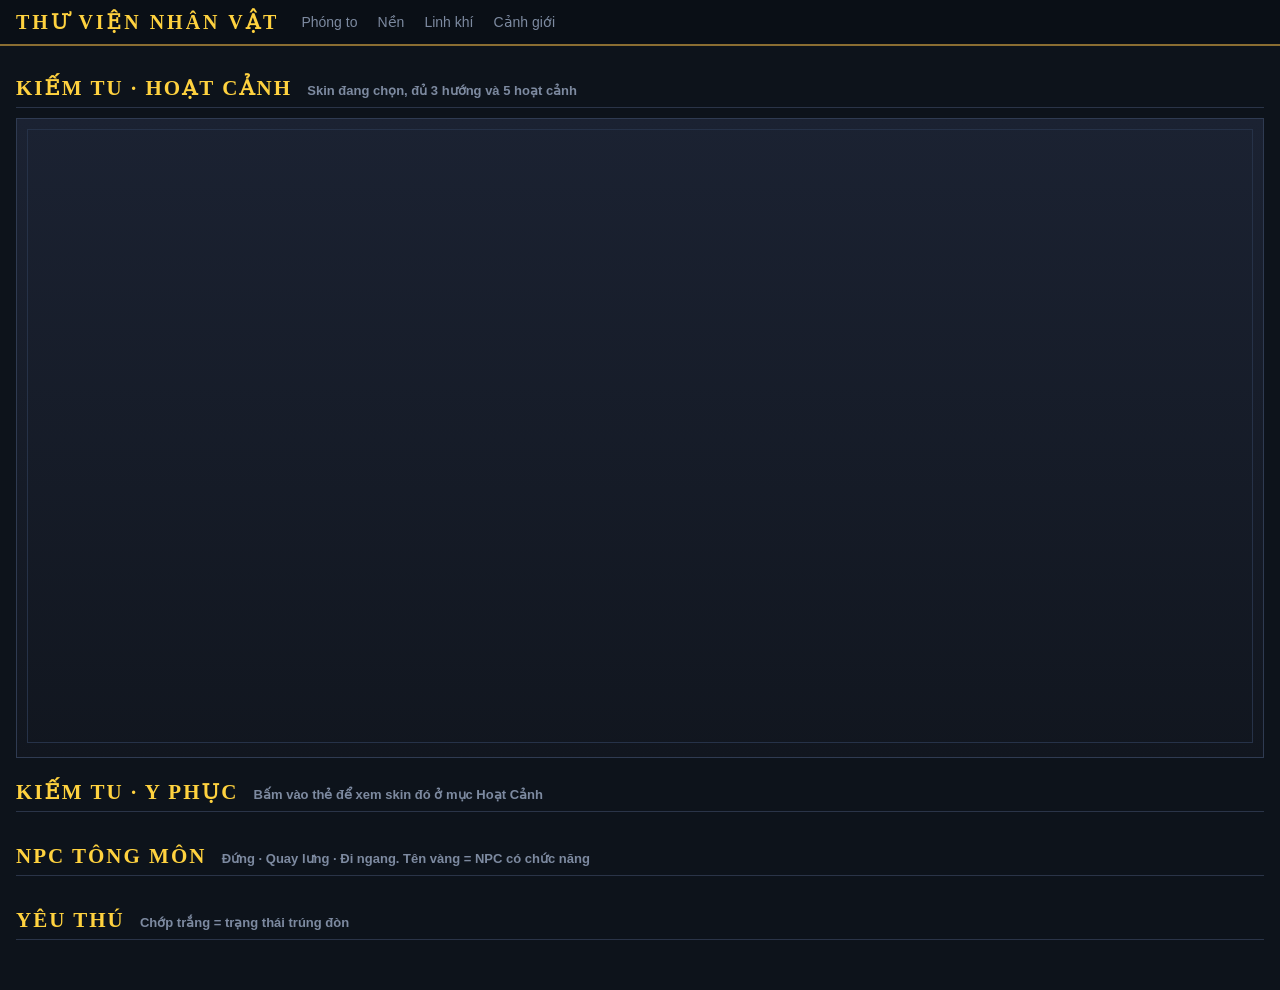
==== src/tutien/gallery.html @ 45379fa6 "Create gallery.html" ====
<!DOCTYPE html>
<html lang="vi">
<head>
  <meta charset="UTF-8">
  <meta name="viewport" content="width=device-width, initial-scale=1.0">
  <title>Thư Viện Nhân Vật — Ngự Kiếm Độ Kiếp</title>
  <style>
    * { box-sizing: border-box; }
    body { margin: 0; background: #0d131b; color: #d6dde8; font-family: "Segoe UI", sans-serif; font-size: 14px; }
    header { position: sticky; top: 0; z-index: 2; display: flex; flex-wrap: wrap; gap: 8px; align-items: center;
      padding: 10px 16px; background: #0a0f16; border-bottom: 2px solid #8a6d32; }
    header h1 { margin: 0 14px 0 0; font-family: serif; font-size: 20px; letter-spacing: 3px; color: #ffd23f; }
    .grp { display: flex; gap: 4px; align-items: center; margin-right: 10px; }
    .grp span { color: #7d8aa0; margin-right: 2px; }
    button { background: #1a2436; color: #d6dde8; border: 1px solid #3a4862; padding: 4px 10px; cursor: pointer; font-family: inherit; }
    button.on { color: #ffd23f; border-color: #8a6d32; background: #222d42; }
    main { padding: 8px 16px 40px; }
    h2 { font-family: serif; color: #ffd23f; letter-spacing: 2px; border-bottom: 1px solid #2a3448; padding-bottom: 6px; margin: 22px 0 10px; }
    h2 small { font-family: "Segoe UI", sans-serif; color: #7d8aa0; letter-spacing: 0; font-size: 13px; margin-left: 8px; }
    .cards { display: grid; grid-template-columns: repeat(auto-fill, minmax(330px, 1fr)); gap: 12px; }
    .card { background: linear-gradient(#1b2232, #11161f); border: 1px solid #2f3b52; padding: 10px; }
    .card.wide { grid-column: 1 / -1; }
    .card canvas { display: block; width: 100%; height: auto; border: 1px solid #263248; image-rendering: auto; }
    .name { font-family: serif; font-size: 16px; font-weight: bold; margin: 8px 0 2px; letter-spacing: 1px; }
    .meta { color: #e0c27a; font-size: 12px; margin-bottom: 4px; }
    .desc { color: #a8b4c8; font-size: 13px; line-height: 1.5; }
    .tags { font-size: 12px; color: #7d8aa0; margin-top: 4px; }
    .labels { display: flex; justify-content: space-around; font-size: 12px; color: #7d8aa0; margin-top: 4px; }
  </style>
</head>
<body>
  <header>
    <h1>THƯ VIỆN NHÂN VẬT</h1>
    <div class="grp" id="g-zoom"><span>Phóng to</span></div>
    <div class="grp" id="g-bg"><span>Nền</span></div>
    <div class="grp" id="g-elem"><span>Linh khí</span></div>
    <div class="grp" id="g-realm"><span>Cảnh giới</span></div>
  </header>
  <main>
    <h2>KIẾM TU · HOẠT CẢNH <small>Skin đang chọn, đủ 3 hướng và 5 hoạt cảnh</small></h2>
    <div class="cards"><div class="card wide"><canvas id="anims"></canvas><div class="labels" id="anim-labels"></div></div></div>

    <h2>KIẾM TU · Y PHỤC <small>Bấm vào thẻ để xem skin đó ở mục Hoạt Cảnh</small></h2>
    <div class="cards" id="skins"></div>

    <h2>NPC TÔNG MÔN <small>Đứng · Quay lưng · Đi ngang. Tên vàng = NPC có chức năng</small></h2>
    <div class="cards" id="npcs"></div>

    <h2>YÊU THÚ <small>Chớp trắng = trạng thái trúng đòn</small></h2>
    <div class="cards" id="enemies"></div>
  </main>

  <script src="js/util.js"></script>
  <script src="js/data.js"></script>
  <script src="js/art.js"></script>
  <script src="js/character.js"></script>
  <script src="js/environment.js"></script>
  <script src="js/monsters.js"></script>
  <script>
  (function () {
    'use strict';
    const D = TT.DATA, U = TT.util, PPM = D.world.pixelsPerMeter;
    const opt = { zoom: 2, bg: 'tongmon', color: D.elements.colors.Kim, realm: 0, skin: D.skins[0].id };

    // ---------------------------------------------------------- thanh điều khiển
    function buttons(id, items, key, onChange) {
      const g = document.getElementById(id);
      items.forEach(([label, value]) => {
        const b = document.createElement('button');
        b.textContent = label;
        b.onclick = () => { opt[key] = value; [...g.querySelectorAll('button')].forEach(x => x.classList.toggle('on', x === b)); if (onChange) onChange(); };
        if (opt[key] === value) b.classList.add('on');
        g.appendChild(b);
      });
    }
    buttons('g-zoom', [['1x', 1], ['2x', 2], ['3x', 3]], 'zoom', layout);
    buttons('g-bg', [['Tông Môn', 'tongmon'], ['Linh Mộc', 'linhmoc'], ['Hỏa Diệm', 'hoadiem'], ['Huyền Băng', 'huyenbang'], ['Tối', 'dark']], 'bg');
    buttons('g-elem', D.elements.order.map(e => [D.elements.names[e], D.elements.colors[e]]), 'color');
    buttons('g-realm', D.realms.map((r, i) => [r.name, i]), 'realm');

    // ---------------------------------------------------------- nền
    const bgCache = {};
    function background(ctx, w, h) {
      if (opt.bg === 'dark') { ctx.fillStyle = '#121a24'; ctx.fillRect(0, 0, w, h); return; }
      if (!bgCache[opt.bg]) {
        bgCache[opt.bg] = opt.bg === 'tongmon'
          ? TT.Env.makeSectGround(640, { paths: [[0, 300, 640, 300, 140]] }, 3).canvas
          : TT.Env.makeBiomeGround(640, opt.bg, 3).canvas;
      }
      const img = bgCache[opt.bg];
      ctx.drawImage(img, 0, 100, Math.min(640, w), Math.min(540, h), 0, 0, Math.min(640, w), Math.min(540, h));
      if (w > 640) ctx.drawImage(img, 0, 100, w - 640, Math.min(540, h), 640, 0, w - 640, Math.min(540, h));
    }

    // ---------------------------------------------------------- dữ liệu thẻ
    const ANIM_CASES = [
      ['Đứng', Math.PI / 2, {}], ['Đi xuống', Math.PI / 2, { moving: true, mvy: 1 }],
      ['Đi lên', -Math.PI / 2, { moving: true, mvy: -1 }], ['Đi ngang', 0, { moving: true, mvx: 1 }],
      ['Lướt', 0, { dash: true, dashAngle: 0, mvx: 1 }], ['Phóng kiếm', Math.PI / 2, { castLoop: true }],
      ['Bị đánh', Math.PI / 2, { hurt: true }]
    ];
    const SKIN_POSES = [['Trước', Math.PI / 2, {}], ['Sau', -Math.PI / 2, {}], ['Ngang', 0, { moving: true, mvx: 1 }]];
    const AI_NAME = { melee: 'Cận chiến', ranged: 'Đánh xa', boss: 'Vương Bí Cảnh' };

    const cards = []; // {canvas, draw(ctx, t)}

    function makeCard(container, html, w, h, drawFn, onClick) {
      const div = document.createElement('div');
      div.className = 'card';
      const cv = document.createElement('canvas');
      div.appendChild(cv);
      div.insertAdjacentHTML('beforeend', html);
      if (onClick) { div.style.cursor = 'pointer'; div.onclick = onClick; }
      container.appendChild(div);
      cards.push({ cv, w, h, draw: drawFn });
      return div;
    }

    // Hoạt cảnh
    const animCv = document.getElementById('anims');
    document.getElementById('anim-labels').innerHTML = ANIM_CASES.map(c => `<span>${c[0]}</span>`).join('');
    cards.push({ cv: animCv, w: ANIM_CASES.length * 90, h: 120, draw: (ctx, t) => {
      ANIM_CASES.forEach(([, aim, st], i) => {
        const s = Object.assign({ color: opt.color, realm: opt.realm, skin: opt.skin }, st);
        if (st.castLoop) s.cast = 1 - (t % 0.7) / 0.25;
        TT.Character.draw(ctx, 45 + i * 90, 84, aim, t, s);
      });
    } });

    // Y phục
    const skinWrap = document.getElementById('skins');
    D.skins.forEach(sk => {
      const req = sk.realm ? ` · Cần ${D.realms[sk.realm].name}` : '';
      makeCard(skinWrap,
        `<div class="name">${U.esc(sk.name)}</div><div class="meta">${sk.price ? '◆ ' + U.fmt(sk.price) + ' Linh Thạch' : 'Miễn phí'}${req}</div><div class="desc">${U.esc(sk.desc)}</div>`,
        3 * 80, 110,
        (ctx, t) => SKIN_POSES.forEach(([, aim, st], i) =>
          TT.Character.draw(ctx, 40 + i * 80, 76, aim, t, Object.assign({ color: opt.color, realm: opt.realm, skin: sk.id }, st))),
        () => { opt.skin = sk.id; window.scrollTo({ top: 0, behavior: 'smooth' }); });
    });

    // NPC
    const npcWrap = document.getElementById('npcs');
    D.npcs.forEach((n, idx) => {
      const acts = (n.actions || []).map(a => a[0]).join(', ');
      makeCard(npcWrap,
        `<div class="name" style="color:${n.actions ? '#ffd23f' : '#cfe6f0'}">${U.esc(n.title)} · ${U.esc(n.name)}</div>
         <div class="meta">${acts ? 'Chức năng: ' + U.esc(acts) : (n.path ? 'Đi tuần quanh Tông Môn' : '')}</div>
         <div class="desc">“${U.esc(n.lines[0])}”</div>`,
        3 * 80, 110,
        (ctx, t) => SKIN_POSES.forEach(([, aim, st], i) =>
          TT.Character.draw(ctx, 40 + i * 80, 76, aim, t + idx, Object.assign({ skin: n.look, spirit: !!n.aura,
            color: n.aura ? n.aura.color : undefined, realm: n.aura ? n.aura.realm * 0.4 : 0 }, st))));
    });

    function biomesOf(type) {
      const names = Object.keys(D.biomes).filter(id => D.biomes[id].spawnWeights[type] || D.biomes[id].boss === type).map(id => D.biomes[id].name);
      return names.length ? names.join(', ') : '—';
    }

    // Yêu thú
    const enemyWrap = document.getElementById('enemies');
    Object.keys(D.enemies).forEach((type, idx) => {
      const def = D.enemies[type];
      const big = def.boss;
      const r = def.radiusM * PPM, box = TT.Monsters.TYPES[type].box;
      const w = Math.max(big ? 220 : 150, Math.ceil(box[0] * r) + 24), h = Math.max(90, Math.ceil(box[1] * r) + 18);
      const e = { type, def, x: w / 2, y: h - 8 - r * 0.75, vx: 1, hp: 1, maxHp: 1, hitFlash: 0, seed: idx * 3.1 };
      const card = makeCard(enemyWrap,
        `<div class="name" style="color:${def.eye}">${U.esc(def.name)}</div>
         <div class="meta">${AI_NAME[def.ai]} · HP ${def.hp} · Công ${def.atk} · Thủ ${def.def} · Tốc ${def.speedMps} m/s</div>
         <div class="desc">${U.esc(def.desc || '')}</div>
         <div class="tags">Xuất hiện: ${biomesOf(type)}${def.projSlow ? ' · Đạn làm chậm' : ''}${def.chargeEvery ? ' · Lao húc' : ''}${def.ringCount ? ' · Xả ' + def.ringCount + ' đạn vòng' : ''}</div>
         <div class="tags">Tu vi ${def.tuvi} · Linh Thạch ${def.linhThach} (nhân theo cảnh giới)</div>`,
        w, h, (ctx, t) => {
          e.vx = Math.sin(t * 0.5 + idx) >= 0 ? 1 : -1;
          e.hitFlash = (t + idx * 0.37) % 2.2 < 0.1 ? 1 : 0;
          TT.Art.drawEnemy(ctx, e, t, PPM);
        });
      if (big) card.classList.add('wide');
    });

    // ---------------------------------------------------------- vẽ
    function layout() {
      for (const c of cards) { c.cv.width = c.w * opt.zoom; c.cv.height = c.h * opt.zoom; }
    }
    layout();
    const t0 = performance.now();
    function frame() {
      const t = (performance.now() - t0) / 1000;
      for (const c of cards) {
        const ctx = c.cv.getContext('2d');
        ctx.setTransform(1, 0, 0, 1, 0, 0);
        background(ctx, c.cv.width, c.cv.height);
        ctx.setTransform(opt.zoom, 0, 0, opt.zoom, 0, 0);
        c.draw(ctx, t);
      }
      requestAnimationFrame(frame);
    }
    frame();
  })();
  </script>
</body>
</html>
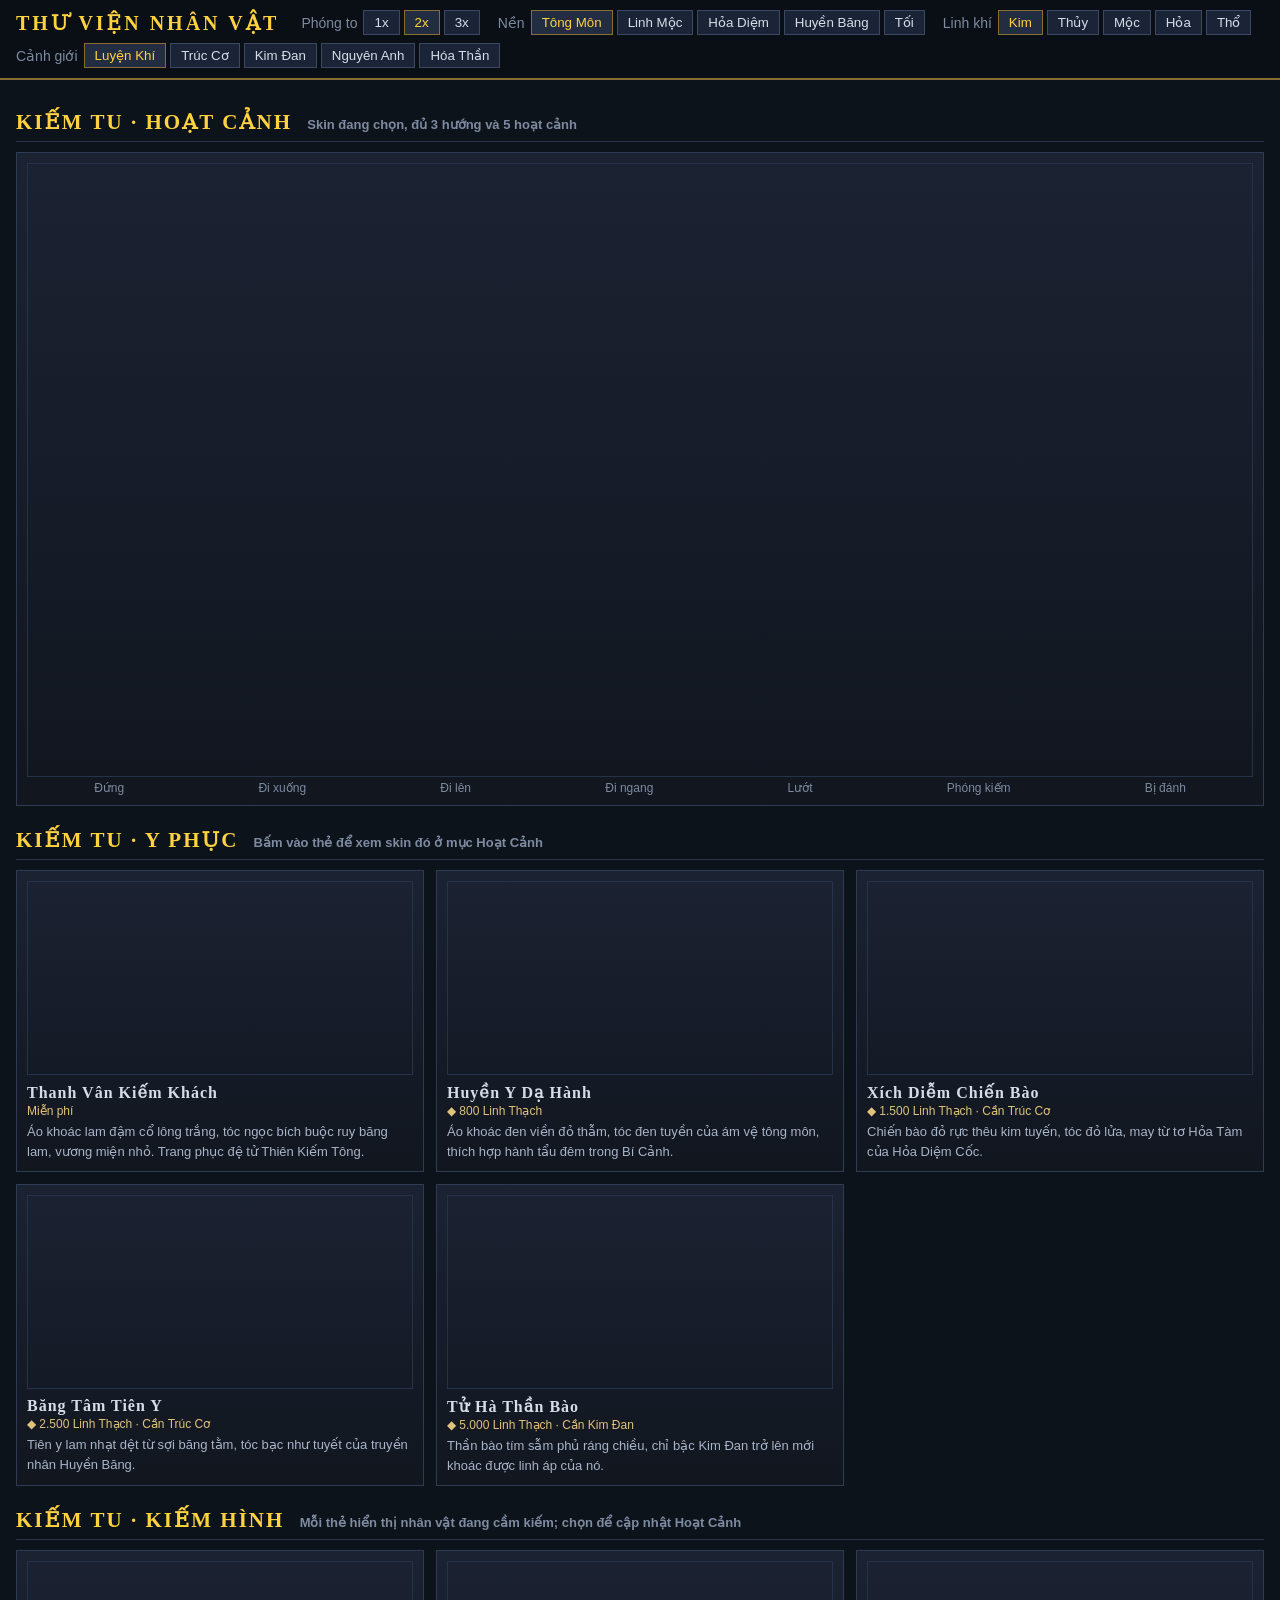
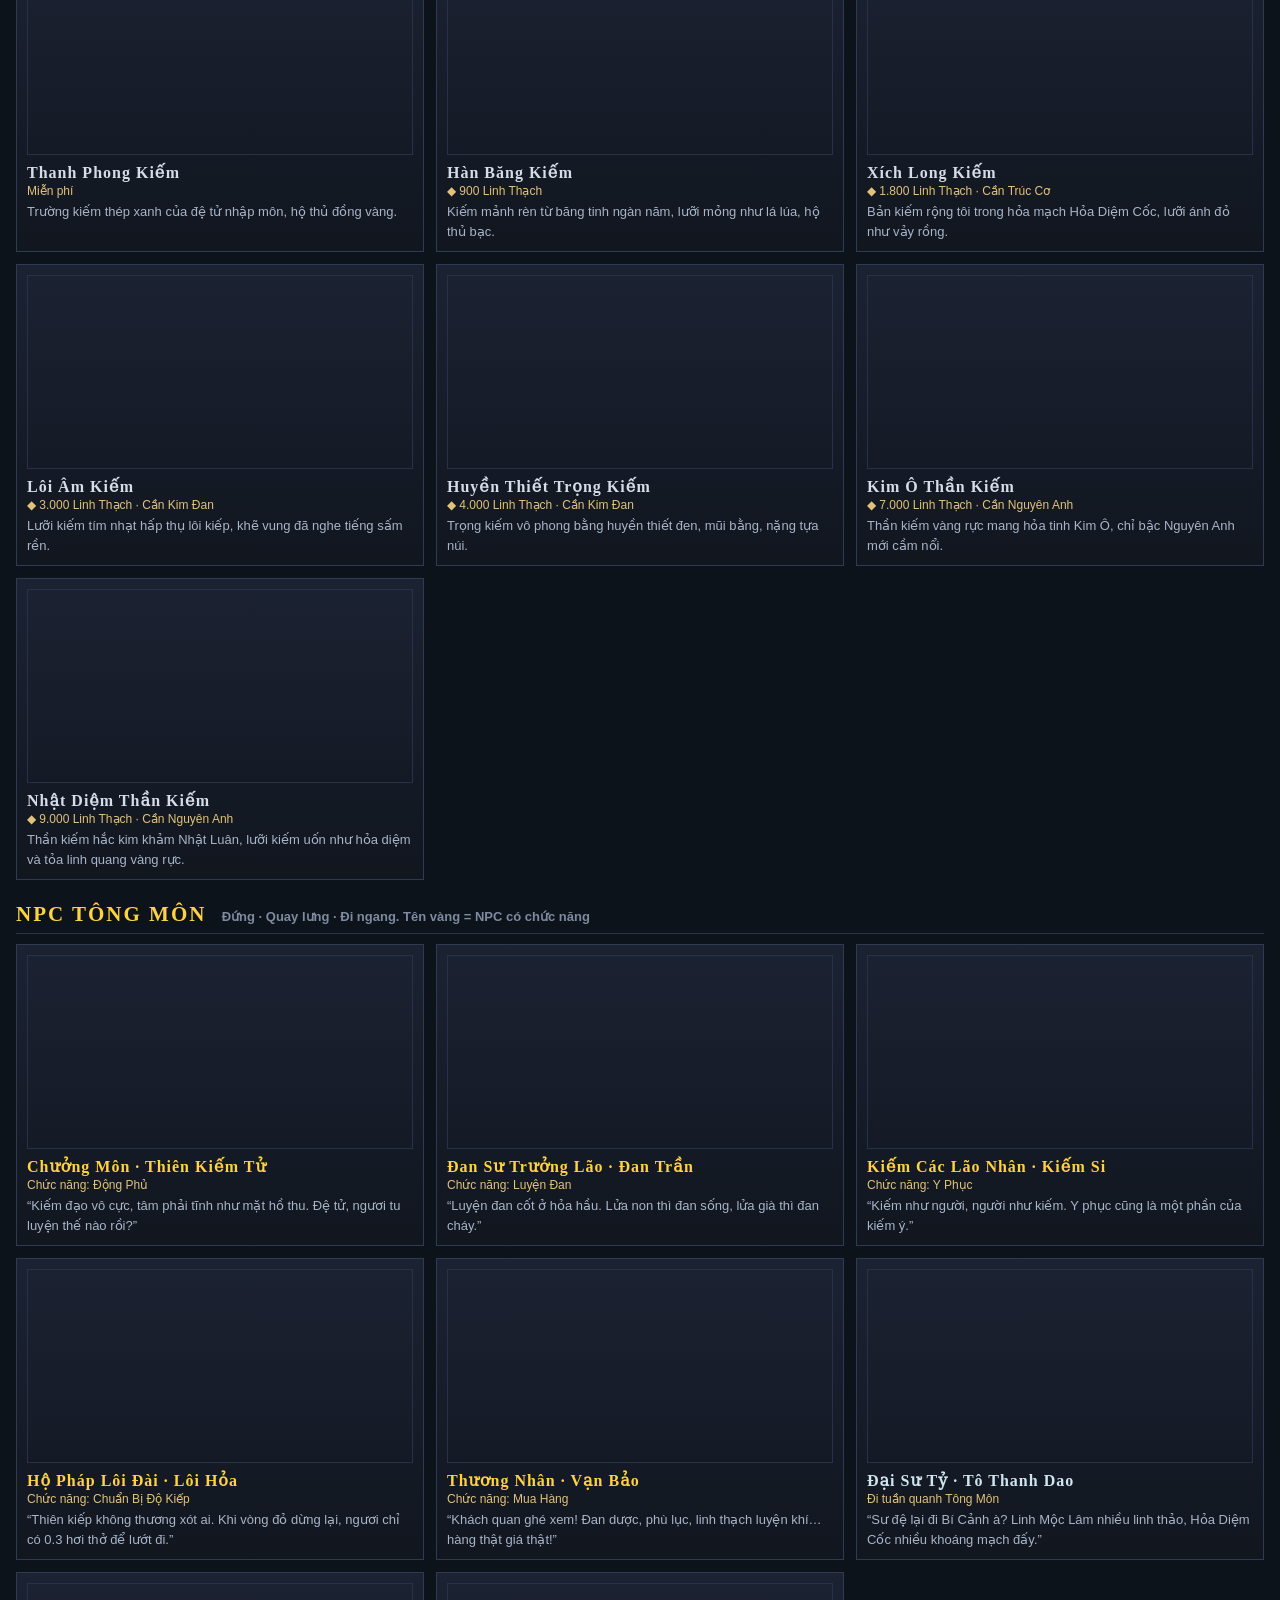
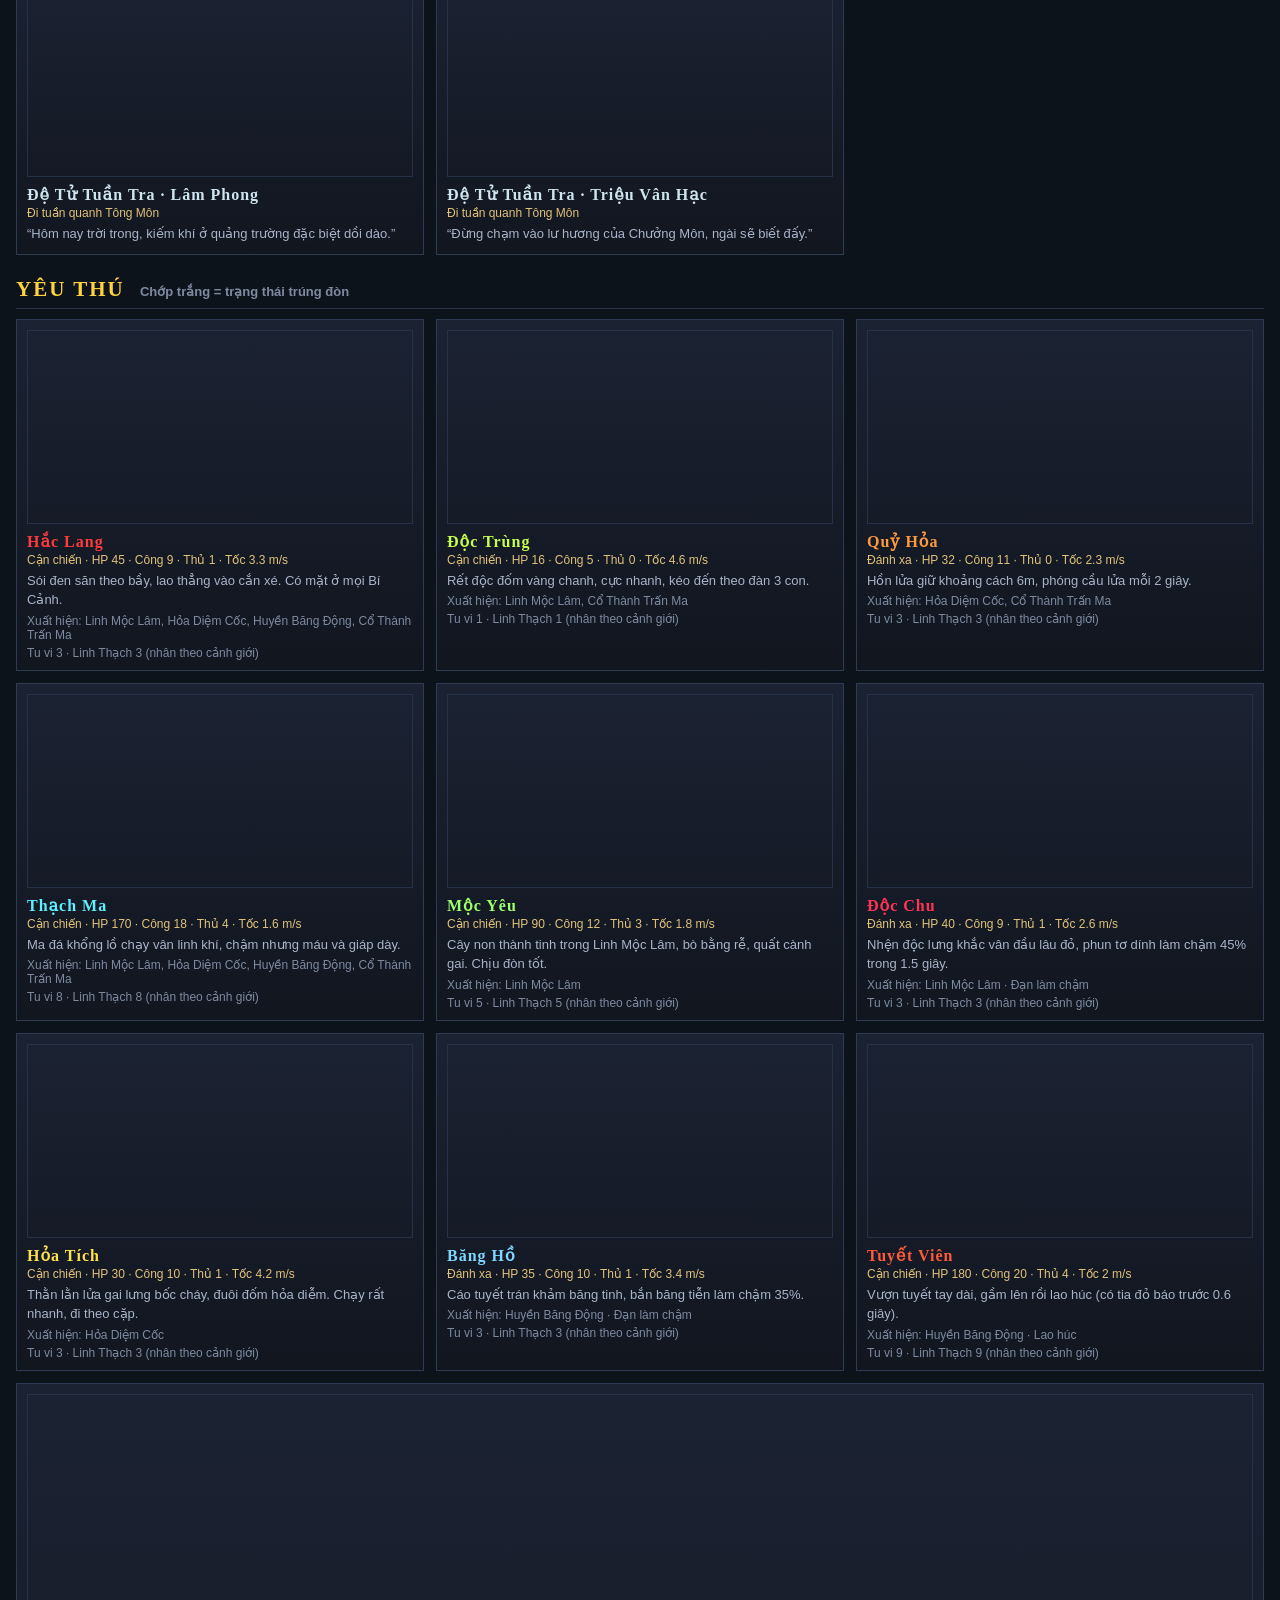
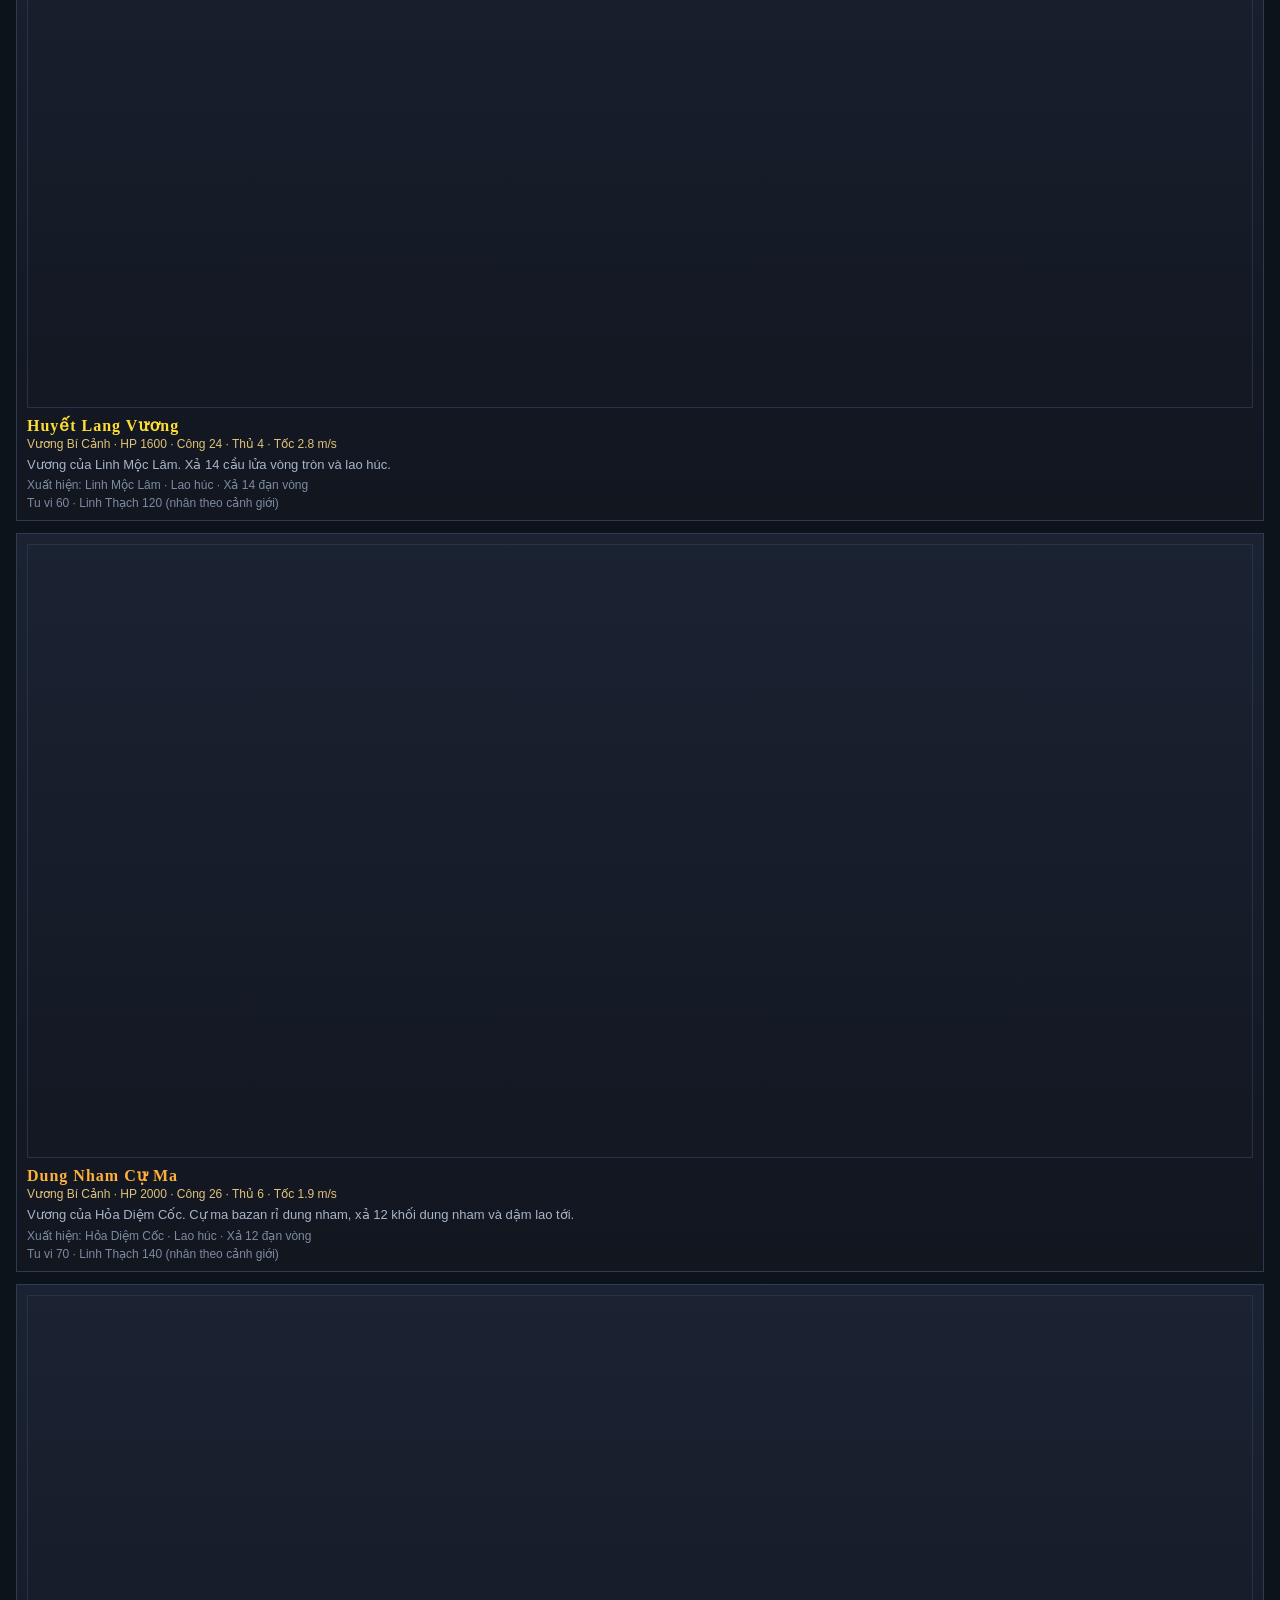
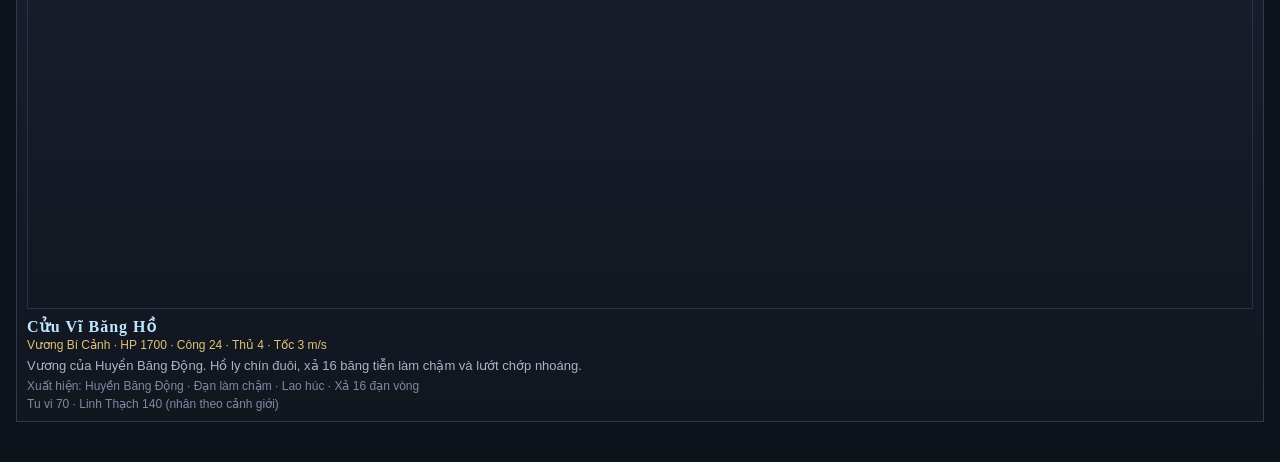
==== commit ecd923df: "a" ====
--- a/src/tutien/gallery.html
+++ b/src/tutien/gallery.html
@@ -43,6 +43,9 @@
     <h2>KIẾM TU · Y PHỤC <small>Bấm vào thẻ để xem skin đó ở mục Hoạt Cảnh</small></h2>
     <div class="cards" id="skins"></div>
 
+    <h2>KIẾM TU · KIẾM HÌNH <small>Mỗi thẻ hiển thị nhân vật đang cầm kiếm; chọn để cập nhật Hoạt Cảnh</small></h2>
+    <div class="cards" id="sword-skins"></div>
+
     <h2>NPC TÔNG MÔN <small>Đứng · Quay lưng · Đi ngang. Tên vàng = NPC có chức năng</small></h2>
     <div class="cards" id="npcs"></div>
 
@@ -60,7 +63,7 @@
   (function () {
     'use strict';
     const D = TT.DATA, U = TT.util, PPM = D.world.pixelsPerMeter;
-    const opt = { zoom: 2, bg: 'tongmon', color: D.elements.colors.Kim, realm: 0, skin: D.skins[0].id };
+    const opt = { zoom: 2, bg: 'tongmon', color: D.elements.colors.Kim, realm: 0, skin: D.skins[0].id, sword: D.swordSkins[0].id };
 
     // ---------------------------------------------------------- thanh điều khiển
     function buttons(id, items, key, onChange) {
@@ -121,7 +124,7 @@
     document.getElementById('anim-labels').innerHTML = ANIM_CASES.map(c => `<span>${c[0]}</span>`).join('');
     cards.push({ cv: animCv, w: ANIM_CASES.length * 90, h: 120, draw: (ctx, t) => {
       ANIM_CASES.forEach(([, aim, st], i) => {
-        const s = Object.assign({ color: opt.color, realm: opt.realm, skin: opt.skin }, st);
+        const s = Object.assign({ color: opt.color, realm: opt.realm, skin: opt.skin, sword: opt.sword }, st);
         if (st.castLoop) s.cast = 1 - (t % 0.7) / 0.25;
         TT.Character.draw(ctx, 45 + i * 90, 84, aim, t, s);
       });
@@ -135,8 +138,30 @@
         `<div class="name">${U.esc(sk.name)}</div><div class="meta">${sk.price ? '◆ ' + U.fmt(sk.price) + ' Linh Thạch' : 'Miễn phí'}${req}</div><div class="desc">${U.esc(sk.desc)}</div>`,
         3 * 80, 110,
         (ctx, t) => SKIN_POSES.forEach(([, aim, st], i) =>
-          TT.Character.draw(ctx, 40 + i * 80, 76, aim, t, Object.assign({ color: opt.color, realm: opt.realm, skin: sk.id }, st))),
+          TT.Character.draw(ctx, 40 + i * 80, 76, aim, t, Object.assign({ color: opt.color, realm: opt.realm, skin: sk.id, sword: opt.sword }, st))),
         () => { opt.skin = sk.id; window.scrollTo({ top: 0, behavior: 'smooth' }); });
+    });
+
+    // Kiếm hình
+    const swordWrap = document.getElementById('sword-skins');
+    D.swordSkins.forEach(sk => {
+      const req = sk.realm ? ` · Cần ${D.realms[sk.realm].name}` : '';
+      makeCard(swordWrap,
+        `<div class="name">${U.esc(sk.name)}</div><div class="meta">${sk.price ? '◆ ' + U.fmt(sk.price) + ' Linh Thạch' : 'Miễn phí'}${req}</div><div class="desc">${U.esc(sk.desc)}</div>`,
+        360, 190,
+        (ctx, t) => {
+          ctx.fillStyle = '#7d8aa0'; ctx.font = '9px "Segoe UI", sans-serif';
+          ctx.textAlign = 'center'; ctx.fillText('NHÂN VẬT ĐANG CẦM', 112, 16);
+          ctx.fillText('CHI TIẾT KIẾM', 286, 16);
+          SKIN_POSES.forEach(([, aim, st], i) => {
+            TT.Character.draw(ctx, 42 + i * 70, 134, aim, t, Object.assign({ color: opt.color, realm: opt.realm, skin: opt.skin, sword: sk.id }, st));
+          });
+          ctx.save(); ctx.globalCompositeOperation = 'lighter';
+          TT.Art.glow(ctx, 286, 101, 28, sk.pal.gem || sk.pal.gold || opt.color, 0.3);
+          ctx.restore();
+          TT.Art.drawSword(ctx, 286, 101, -Math.PI / 2, 64, opt.color, 1, sk);
+        },
+        () => { opt.sword = sk.id; window.scrollTo({ top: 0, behavior: 'smooth' }); });
     });
 
     // NPC
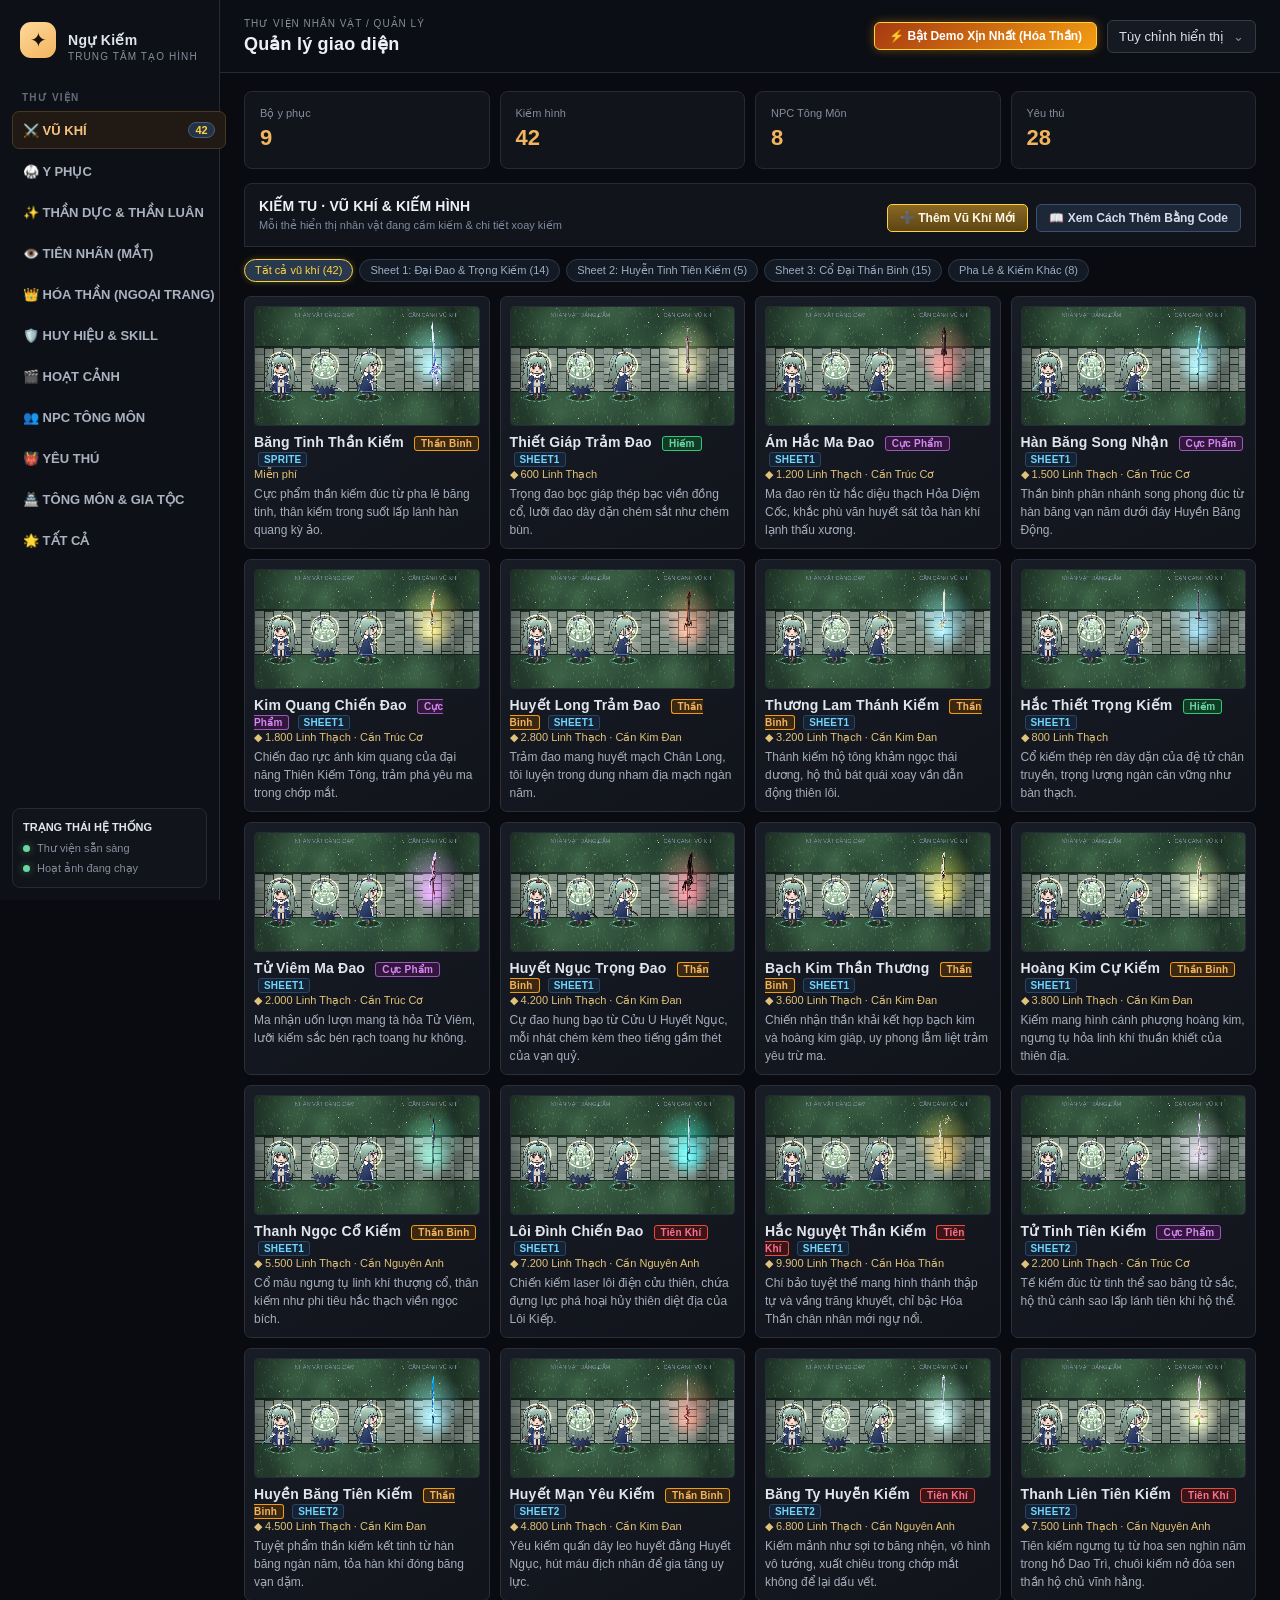
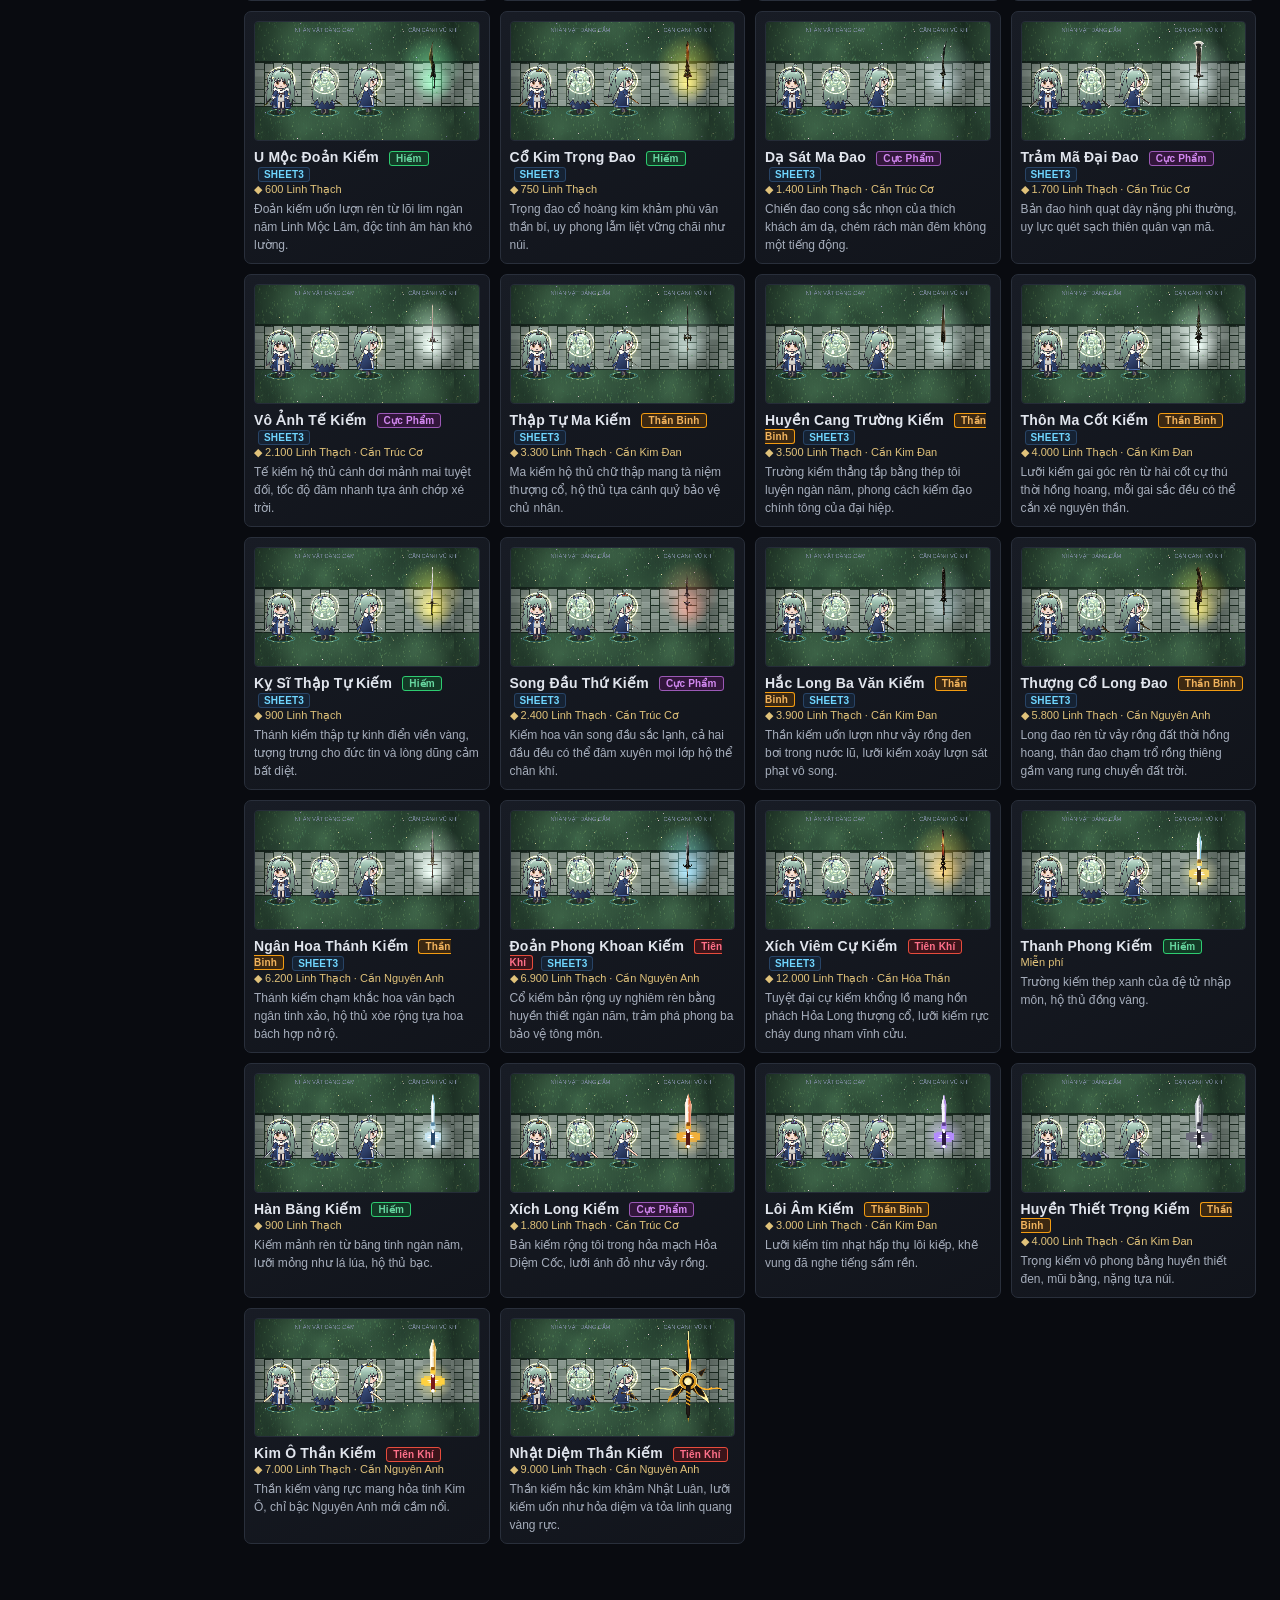
==== commit 44dd6922: "commit" ====
--- a/src/tutien/gallery.html
+++ b/src/tutien/gallery.html
@@ -3,55 +3,629 @@
 <head>
   <meta charset="UTF-8">
   <meta name="viewport" content="width=device-width, initial-scale=1.0">
-  <title>Thư Viện Nhân Vật — Ngự Kiếm Độ Kiếp</title>
+  <title>Thư Viện Nhân Vật & Vũ Khí — Ngự Kiếm Độ Kiếp</title>
   <style>
     * { box-sizing: border-box; }
     body { margin: 0; background: #0d131b; color: #d6dde8; font-family: "Segoe UI", sans-serif; font-size: 14px; }
-    header { position: sticky; top: 0; z-index: 2; display: flex; flex-wrap: wrap; gap: 8px; align-items: center;
-      padding: 10px 16px; background: #0a0f16; border-bottom: 2px solid #8a6d32; }
-    header h1 { margin: 0 14px 0 0; font-family: serif; font-size: 20px; letter-spacing: 3px; color: #ffd23f; }
+    header {
+      position: sticky; top: 0; z-index: 100;
+      background: #0a0f16; border-bottom: 2px solid #8a6d32;
+      box-shadow: 0 4px 16px rgba(0,0,0,0.4);
+    }
+    .header-top {
+      display: flex; flex-wrap: wrap; gap: 8px; align-items: center;
+      padding: 10px 16px; border-bottom: 1px solid #1e2838;
+    }
+    .header-top h1 { margin: 0 14px 0 0; font-family: serif; font-size: 20px; letter-spacing: 3px; color: #ffd23f; }
     .grp { display: flex; gap: 4px; align-items: center; margin-right: 10px; }
     .grp span { color: #7d8aa0; margin-right: 2px; }
-    button { background: #1a2436; color: #d6dde8; border: 1px solid #3a4862; padding: 4px 10px; cursor: pointer; font-family: inherit; }
+    button {
+      background: #1a2436; color: #d6dde8; border: 1px solid #3a4862;
+      padding: 4px 10px; cursor: pointer; font-family: inherit; font-size: 13px;
+      transition: all 0.15s ease;
+    }
+    button:hover { background: #26344d; border-color: #556c91; }
     button.on { color: #ffd23f; border-color: #8a6d32; background: #222d42; }
+
+    /* Thanh điều hướng Tab chính */
+    .tab-bar {
+      display: flex; gap: 6px; padding: 6px 16px; background: #0e1520;
+      align-items: center; overflow-x: auto;
+    }
+    .tab-btn {
+      background: #141d2a; color: #8fa0b8; border: 1px solid #28374d;
+      padding: 6px 16px; border-radius: 4px; font-weight: 600; font-size: 13px;
+      cursor: pointer; display: flex; align-items: center; gap: 6px; white-space: nowrap;
+    }
+    .tab-btn:hover { background: #1c283a; color: #e1ebf7; border-color: #3f5577; }
+    .tab-btn.on {
+      background: linear-gradient(180deg, #2b394f, #1b2637);
+      color: #ffd23f; border-color: #c99a32;
+      box-shadow: 0 0 10px rgba(255, 210, 63, 0.25);
+    }
+    .tab-btn .badge {
+      background: #253347; color: #ffd23f; font-size: 11px; padding: 1px 6px;
+      border-radius: 10px; border: 1px solid #485c7b;
+    }
+
     main { padding: 8px 16px 40px; }
-    h2 { font-family: serif; color: #ffd23f; letter-spacing: 2px; border-bottom: 1px solid #2a3448; padding-bottom: 6px; margin: 22px 0 10px; }
-    h2 small { font-family: "Segoe UI", sans-serif; color: #7d8aa0; letter-spacing: 0; font-size: 13px; margin-left: 8px; }
+    .gallery-sec { transition: opacity 0.2s ease; }
+    .gallery-sec.hidden { display: none !important; }
+
+    /* Tiêu đề mục & hành động */
+    .sec-header {
+      display: flex; flex-wrap: wrap; justify-content: space-between; align-items: flex-end;
+      border-bottom: 1px solid #2a3448; padding-bottom: 8px; margin: 20px 0 12px; gap: 10px;
+    }
+    .sec-header h2 {
+      margin: 0; font-family: serif; color: #ffd23f; letter-spacing: 2px;
+    }
+    .sec-header h2 small {
+      display: inline-block; font-family: "Segoe UI", sans-serif; color: #7d8aa0;
+      letter-spacing: 0; font-size: 13px; margin-left: 8px; font-weight: normal;
+    }
+    .sec-actions { display: flex; gap: 8px; align-items: center; }
+    .btn-action {
+      background: #1c2738; color: #d6dde8; border: 1px solid #3c4f6d;
+      padding: 6px 12px; border-radius: 4px; cursor: pointer; font-size: 12px;
+      font-weight: 600; display: flex; align-items: center; gap: 6px;
+    }
+    .btn-action:hover { background: #26354d; border-color: #5d7aa7; color: #fff; }
+    .btn-action.primary {
+      background: linear-gradient(180deg, #8a6825, #5e4513);
+      border-color: #ffd23f; color: #fff9e6;
+    }
+    .btn-action.primary:hover {
+      background: linear-gradient(180deg, #a77f30, #735417);
+      box-shadow: 0 0 10px rgba(255, 210, 63, 0.35);
+    }
+    .btn-action.danger {
+      background: #381b1f; border-color: #7a3038; color: #f28b93;
+    }
+    .btn-action.danger:hover { background: #4d242a; border-color: #a8424e; }
+
+    /* Luyện Khí Đài (Forge Panel / Studio thêm vũ khí) */
+    .forge-panel {
+      background: linear-gradient(180deg, #16202e, #0f1622);
+      border: 1px solid #c99a32; border-radius: 6px; padding: 16px;
+      margin: 12px 0 20px; box-shadow: 0 6px 24px rgba(0,0,0,0.55);
+    }
+    .forge-panel.hidden { display: none; }
+    .forge-title {
+      display: flex; justify-content: space-between; align-items: center;
+      border-bottom: 1px solid #2c3a50; padding-bottom: 10px; margin-bottom: 14px;
+    }
+    .forge-title h3 {
+      margin: 0; font-family: serif; color: #ffd23f; font-size: 17px; letter-spacing: 1.5px;
+      display: flex; align-items: center; gap: 8px;
+    }
+    .forge-grid {
+      display: grid; grid-template-columns: repeat(auto-fit, minmax(280px, 1fr)); gap: 16px;
+    }
+    .forge-col { display: flex; flex-direction: column; gap: 10px; }
+    .forge-col label {
+      font-weight: 600; color: #c4d3e8; font-size: 12px; margin-bottom: -4px;
+      display: flex; justify-content: space-between; align-items: center;
+    }
+    .forge-col input[type="text"],
+    .forge-col input[type="number"],
+    .forge-col select,
+    .forge-col textarea {
+      background: #0d141e; border: 1px solid #2e3e56; color: #eaf0f8;
+      padding: 6px 10px; border-radius: 4px; font-family: inherit; font-size: 13px;
+      width: 100%;
+    }
+    .forge-col input[type="text"]:focus,
+    .forge-col input[type="number"]:focus,
+    .forge-col select:focus,
+    .forge-col textarea:focus {
+      outline: none; border-color: #ffd23f; box-shadow: 0 0 6px rgba(255, 210, 63, 0.3);
+    }
+    .forge-subgroup {
+      background: #0a0f16; border: 1px dashed #3a4b64; border-radius: 4px;
+      padding: 10px; display: flex; flex-direction: column; gap: 8px;
+    }
+    .forge-subgroup.hidden { display: none; }
+    .img-preview-wrap {
+      display: flex; align-items: center; gap: 12px;
+    }
+    .img-preview {
+      width: 50px; height: 50px; border: 1px solid #485c7b; background: #000;
+      object-fit: contain; border-radius: 4px;
+    }
+
+    /* Bảng màu */
+    .color-grid {
+      display: grid; grid-template-columns: repeat(auto-fill, minmax(130px, 1fr)); gap: 8px;
+    }
+    .color-box {
+      background: #0a0f16; border: 1px solid #28374d; border-radius: 4px;
+      padding: 6px 8px; display: flex; align-items: center; justify-content: space-between;
+    }
+    .color-box span { font-size: 11px; color: #9bb0cb; }
+    .color-box input[type="color"] {
+      border: none; width: 26px; height: 24px; padding: 0; background: none; cursor: pointer;
+    }
+
+    .forge-footer {
+      display: flex; flex-wrap: wrap; justify-content: space-between; align-items: center;
+      margin-top: 16px; padding-top: 12px; border-top: 1px solid #28374d; gap: 8px;
+    }
+    .forge-btn-grp { display: flex; gap: 8px; }
+
+    /* Hộp xuất mã JS */
+    .code-export-box {
+      background: #080c12; border: 1px solid #3a4862; border-radius: 4px;
+      padding: 12px; margin-top: 14px;
+    }
+    .code-export-box.hidden { display: none; }
+    .code-header {
+      display: flex; justify-content: space-between; align-items: center; margin-bottom: 8px;
+      font-size: 12px; color: #a4b6cd;
+    }
+    .code-export-box pre {
+      margin: 0; background: #05080c; border: 1px solid #1c2738; padding: 10px;
+      border-radius: 4px; overflow-x: auto; color: #7fe3ff; font-family: Consolas, monospace; font-size: 12px;
+    }
+
+    /* Hộp hướng dẫn code */
+    .guide-panel {
+      background: #111a26; border: 1px solid #2a3c54; border-radius: 6px;
+      padding: 14px 18px; margin: 12px 0 20px; line-height: 1.6;
+    }
+    .guide-panel.hidden { display: none; }
+    .guide-panel h4 { margin: 0 0 8px; color: #ffd23f; font-family: serif; font-size: 15px; }
+    .guide-panel ol { margin: 0; padding-left: 20px; color: #b9cadc; }
+    .guide-panel li { margin-bottom: 6px; }
+    .guide-panel code { background: #070b10; color: #8de3ff; padding: 2px 6px; border-radius: 3px; font-size: 12px; }
+
+    /* Cards */
     .cards { display: grid; grid-template-columns: repeat(auto-fill, minmax(330px, 1fr)); gap: 12px; }
-    .card { background: linear-gradient(#1b2232, #11161f); border: 1px solid #2f3b52; padding: 10px; }
+    .card {
+      background: linear-gradient(#1b2232, #11161f); border: 1px solid #2f3b52;
+      padding: 10px; border-radius: 4px; transition: transform 0.15s ease, border-color 0.15s ease;
+      position: relative;
+    }
+    .card:hover { border-color: #4f668c; transform: translateY(-2px); }
     .card.wide { grid-column: 1 / -1; }
-    .card canvas { display: block; width: 100%; height: auto; border: 1px solid #263248; image-rendering: auto; }
-    .name { font-family: serif; font-size: 16px; font-weight: bold; margin: 8px 0 2px; letter-spacing: 1px; }
+    .card canvas { display: block; width: 100%; height: auto; border: 1px solid #263248; image-rendering: auto; border-radius: 3px; }
+    .card-head { display: flex; justify-content: space-between; align-items: center; margin: 8px 0 2px; }
+    .name { font-family: serif; font-size: 16px; font-weight: bold; letter-spacing: 1px; }
     .meta { color: #e0c27a; font-size: 12px; margin-bottom: 4px; }
     .desc { color: #a8b4c8; font-size: 13px; line-height: 1.5; }
     .tags { font-size: 12px; color: #7d8aa0; margin-top: 4px; }
     .labels { display: flex; justify-content: space-around; font-size: 12px; color: #7d8aa0; margin-top: 4px; }
+    .badge-custom {
+      background: #735118; color: #fff2a8; font-size: 10px; padding: 1px 6px;
+      border-radius: 3px; border: 1px solid #ffd23f; margin-left: 6px; font-weight: normal; vertical-align: middle;
+    }
+    .badge-rarity {
+      font-size: 10px; padding: 1px 6px; border-radius: 3px; font-weight: bold; margin-left: 6px; vertical-align: middle;
+    }
+    .rarity-Hiem { background: #133a26; color: #67d6a0; border: 1px solid #2ecc71; }
+    .rarity-CucPham { background: #32163b; color: #d288f0; border: 1px solid #9b59b6; }
+    .rarity-ThanBinh { background: #3b2812; color: #f2b45e; border: 1px solid #f39c12; }
+    .rarity-TienKhi { background: #3b141a; color: #ff708a; border: 1px solid #e74c3c; }
+    .badge-sheet {
+      background: #152233; color: #70d6ff; border: 1px solid #284466; font-size: 10px; padding: 1px 5px; border-radius: 3px; margin-left: 4px;
+    }
+    .weapon-filter-bar {
+      display: flex; gap: 6px; flex-wrap: wrap; margin: 10px 0 14px;
+    }
+    .filter-pill {
+      background: #141a24; color: #9aaec7; border: 1px solid #2c3a4f; padding: 4px 10px;
+      border-radius: 14px; font-size: 11px; cursor: pointer; transition: all 0.15s ease;
+    }
+    .filter-pill:hover { background: #1c2636; color: #eaf2fc; border-color: #486284; }
+    .filter-pill.on {
+      background: #28394e; color: #ffd23f; border-color: #ffd23f; box-shadow: 0 0 6px rgba(255, 210, 63, 0.25);
+    }
+    .btn-del-weapon {
+      background: #381a1f; color: #f5848c; border: 1px solid #752832;
+      border-radius: 3px; padding: 2px 6px; font-size: 11px; cursor: pointer;
+    }
+    .btn-del-weapon:hover { background: #54222a; border-color: #a83848; color: #fff; }
+    .sect-preview-group { margin: 14px 0; padding: 14px; border: 1px solid #252a35; border-radius: 8px; background: #11141b; }
+    .sect-preview-group h3 { margin: 0 0 4px; font-size: 15px; }
+    .sect-preview-group > .dim { margin: 0 0 12px; }
+    .preview-affiliation { min-height: 58px; margin: 8px 0; color: #a5adbb; font-size: 12px; line-height: 1.5; }
+    .preview-join { width: 100%; padding: 7px; border-radius: 5px; color: #f3c27b; border-color: #705432; }
+    .preview-selection { border-color: var(--card-color, #88643a); box-shadow: 0 0 12px color-mix(in srgb, var(--card-color, #88643a) 25%, transparent); }
+
+    :root {
+      color-scheme: dark;
+      --dashboard-bg: #090b10;
+      --dashboard-panel: #11141b;
+      --dashboard-line: #252a35;
+      --dashboard-muted: #858d9d;
+      --dashboard-gold: #f2b45e;
+      --dashboard-green: #67d6a0;
+    }
+    html { scroll-behavior: smooth; }
+    body { background: var(--dashboard-bg); color: #e1e5ed; font-size: 13px; }
+    .app-shell { display: grid; grid-template-columns: 220px minmax(0, 1fr); min-height: 100vh; }
+    .sidebar { position: sticky; top: 0; display: flex; flex-direction: column; height: 100vh; padding: 18px 12px 12px;
+      border-right: 1px solid var(--dashboard-line); background: #0d1016; }
+    .brand { display: grid; grid-template-columns: 38px 1fr; align-items: center; column-gap: 10px; padding: 4px 8px 22px; }
+    .brand-mark { display: grid; place-items: center; width: 36px; height: 36px; border-radius: 11px;
+      color: #17120c; background: linear-gradient(145deg, #ffd99c, var(--dashboard-gold)); font-size: 20px; }
+    .brand strong { font-size: 14px; letter-spacing: .3px; }
+    .brand small { grid-column: 2; margin-top: -7px; color: var(--dashboard-muted); font-size: 10px; letter-spacing: 1.1px; }
+    .nav-label { padding: 8px 10px; color: #626b7a; font-size: 10px; font-weight: 700; letter-spacing: 1.2px; }
+    .tab-bar { display: grid; gap: 4px; padding: 0; background: transparent; overflow: visible; }
+    .tab-btn { width: 100%; justify-content: flex-start; padding: 10px; border-color: transparent; border-radius: 7px;
+      color: #aab1bf; background: transparent; text-align: left; }
+    .tab-btn:hover, .tab-btn.on { color: #f4c27e; border-color: #493722; background: #211a14; box-shadow: none; }
+    .tab-btn .badge { margin-left: auto; }
+    .side-status { margin-top: auto; padding: 12px 10px; border: 1px solid var(--dashboard-line); border-radius: 8px; background: #11141a; }
+    .side-status strong { display: block; margin-bottom: 8px; font-size: 11px; }
+    .status-line { display: flex; align-items: center; gap: 7px; margin-top: 7px; color: var(--dashboard-muted); font-size: 11px; }
+    .status-dot { width: 7px; height: 7px; flex: 0 0 7px; border-radius: 50%; background: var(--dashboard-green); box-shadow: 0 0 9px #67d6a077; }
+    .workspace { min-width: 0; }
+    .workspace > header { position: sticky; top: 0; z-index: 100; border-bottom: 1px solid var(--dashboard-line);
+      background: #0c0f15ee; box-shadow: none; backdrop-filter: blur(14px); }
+    .header-top { min-height: 72px; justify-content: space-between; padding: 12px 24px; border: 0; }
+    .header-top h1 { margin: 0; color: #edf0f6; font-family: "Segoe UI", sans-serif; font-size: 18px; letter-spacing: .2px; }
+    .page-heading { display: grid; gap: 4px; }
+    .page-heading small { color: var(--dashboard-muted); font-size: 10px; letter-spacing: 1px; text-transform: uppercase; }
+    .display-settings { position: relative; margin-left: auto; }
+    .display-settings summary { padding: 8px 11px; border: 1px solid #343a46; border-radius: 6px; color: #d9deea;
+      background: #151922; cursor: pointer; list-style: none; white-space: nowrap; }
+    .display-settings summary::-webkit-details-marker { display: none; }
+    .display-settings summary::after { content: "⌄"; margin-left: 9px; color: var(--dashboard-muted); }
+    .settings-menu { position: absolute; top: calc(100% + 9px); right: 0; display: grid; grid-template-columns: repeat(2, minmax(180px, 1fr));
+      gap: 12px; width: min(460px, calc(100vw - 32px)); padding: 14px; border: 1px solid #333a47;
+      border-radius: 9px; background: #141821; box-shadow: 0 16px 44px #0009; }
+    .settings-menu .grp { flex-wrap: wrap; gap: 5px; margin: 0; }
+    .settings-menu .grp span { width: 100%; margin: 0 0 3px; color: var(--dashboard-muted); font-size: 11px; }
+    .settings-menu .grp button { padding: 5px 8px; border-color: #343b48; border-radius: 5px; color: #bfc6d3; background: #1a1f29; }
+    .settings-menu .grp button.on { color: #f3c27b; border-color: #8a6336; background: #282116; }
+    main { padding: 18px 24px 48px; }
+    .dashboard-metrics { display: grid; grid-template-columns: repeat(4, minmax(0, 1fr)); gap: 10px; margin-bottom: 14px; }
+    .dashboard-metric { min-height: 78px; padding: 13px 15px; border: 1px solid var(--dashboard-line); border-radius: 8px; background: var(--dashboard-panel); }
+    .dashboard-metric span { color: var(--dashboard-muted); font-size: 11px; }
+    .dashboard-metric strong { display: block; margin-top: 7px; color: var(--dashboard-gold); font-size: 22px; line-height: 1; }
+    .sec-header { margin-top: 14px; padding: 14px; border: 1px solid var(--dashboard-line); border-radius: 8px 8px 0 0;
+      background: var(--dashboard-panel); }
+    .sec-header h2 { color: #edf0f6; font-family: "Segoe UI", sans-serif; font-size: 14px; letter-spacing: .15px; }
+    .sec-header h2 small { display: block; margin: 5px 0 0; font-size: 11px; }
+    .sec-actions { flex-wrap: wrap; }
+    .btn-action { border-radius: 5px; }
+    .gallery-sec > .cards, .gallery-sec > .forge-panel, .gallery-sec > .guide-panel { margin-bottom: 14px; }
+    .cards { grid-template-columns: repeat(auto-fill, minmax(205px, 1fr)); gap: 10px; }
+    .card { min-width: 0; padding: 9px; border-color: #292f3b; border-radius: 7px;
+      background: linear-gradient(150deg, #181c25, #11141b); }
+    .card:hover { border-color: #88643a; transform: translateY(-1px); }
+    .card canvas { border-color: #252c38; border-radius: 4px; }
+    .name { font-family: "Segoe UI", sans-serif; font-size: 14px; letter-spacing: .2px; }
+    .meta { font-size: 11px; }
+    .desc { color: #a5adbb; font-size: 12px; }
+    .tags, .labels { font-size: 11px; }
+    .forge-panel { border-radius: 8px; }
+    @media (max-width: 1050px) {
+      .app-shell { grid-template-columns: 190px minmax(0, 1fr); }
+      .header-top, main { padding-right: 16px; padding-left: 16px; }
+      .dashboard-metrics { grid-template-columns: repeat(2, minmax(0, 1fr)); }
+    }
+    @media (max-width: 720px) {
+      .app-shell { display: block; }
+      .sidebar { position: static; width: 100%; height: auto; padding: 10px 12px; border-right: 0; border-bottom: 1px solid var(--dashboard-line); }
+      .brand { grid-template-columns: 32px 1fr; padding: 0 4px 10px; }
+      .brand-mark { width: 30px; height: 30px; }
+      .brand small { margin-top: -5px; }
+      .nav-label, .side-status { display: none; }
+      .tab-bar { display: flex; overflow-x: auto; }
+      .tab-btn { width: auto; flex: 0 0 auto; padding: 8px; font-size: 11px; }
+      .header-top { position: static; min-height: 64px; }
+      .header-top h1 { font-size: 15px; }
+      main { padding: 13px 12px 32px; }
+      .settings-menu { position: fixed; top: 122px; right: 12px; }
+      .cards { grid-template-columns: repeat(auto-fill, minmax(155px, 1fr)); }
+      .sec-header { align-items: flex-start; }
+    }
+    @media (max-width: 460px) {
+      .header-top { gap: 8px; padding: 10px 12px; }
+      .page-heading small { font-size: 8px; }
+      .header-top h1 { font-size: 14px; }
+      .settings-menu { grid-template-columns: 1fr; max-height: 70vh; overflow-y: auto; }
+      .dashboard-metrics { gap: 7px; }
+      .dashboard-metric { min-height: 68px; padding: 10px; }
+      .dashboard-metric strong { font-size: 19px; }
+      .cards { grid-template-columns: 1fr; }
+      .sec-actions { width: 100%; }
+    }
   </style>
 </head>
 <body>
-  <header>
-    <h1>THƯ VIỆN NHÂN VẬT</h1>
-    <div class="grp" id="g-zoom"><span>Phóng to</span></div>
-    <div class="grp" id="g-bg"><span>Nền</span></div>
-    <div class="grp" id="g-elem"><span>Linh khí</span></div>
-    <div class="grp" id="g-realm"><span>Cảnh giới</span></div>
-  </header>
-  <main>
-    <h2>KIẾM TU · HOẠT CẢNH <small>Skin đang chọn, đủ 3 hướng và 5 hoạt cảnh</small></h2>
-    <div class="cards"><div class="card wide"><canvas id="anims"></canvas><div class="labels" id="anim-labels"></div></div></div>
-
-    <h2>KIẾM TU · Y PHỤC <small>Bấm vào thẻ để xem skin đó ở mục Hoạt Cảnh</small></h2>
-    <div class="cards" id="skins"></div>
-
-    <h2>KIẾM TU · KIẾM HÌNH <small>Mỗi thẻ hiển thị nhân vật đang cầm kiếm; chọn để cập nhật Hoạt Cảnh</small></h2>
-    <div class="cards" id="sword-skins"></div>
-
-    <h2>NPC TÔNG MÔN <small>Đứng · Quay lưng · Đi ngang. Tên vàng = NPC có chức năng</small></h2>
-    <div class="cards" id="npcs"></div>
-
-    <h2>YÊU THÚ <small>Chớp trắng = trạng thái trúng đòn</small></h2>
-    <div class="cards" id="enemies"></div>
-  </main>
+  <div class="app-shell">
+    <aside class="sidebar">
+      <div class="brand">
+        <span class="brand-mark" aria-hidden="true">✦</span>
+        <strong>Ngự Kiếm</strong>
+        <small>TRUNG TÂM TẠO HÌNH</small>
+      </div>
+      <div class="nav-label">THƯ VIỆN</div>
+      <nav class="tab-bar" id="category-tabs" aria-label="Danh mục thư viện">
+        <button class="tab-btn on" data-tab="weapons">⚔️ VŨ KHÍ <span class="badge" id="badge-weapon-count">0</span></button>
+        <button class="tab-btn" data-tab="skins">🥋 Y PHỤC</button>
+        <button class="tab-btn" data-tab="halos">✨ THẦN DỰC &amp; THẦN LUÂN</button>
+        <button class="tab-btn" data-tab="eyes">👁️ TIÊN NHÃN (MẮT)</button>
+        <button class="tab-btn" data-tab="avatars">👑 HÓA THẦN (NGOẠI TRANG)</button>
+        <button class="tab-btn" data-tab="badges">🛡️ HUY HIỆU &amp; SKILL</button>
+        <button class="tab-btn" data-tab="anims">🎬 HOẠT CẢNH</button>
+        <button class="tab-btn" data-tab="npcs">👥 NPC TÔNG MÔN</button>
+        <button class="tab-btn" data-tab="enemies">👹 YÊU THÚ</button>
+        <button class="tab-btn" data-tab="sects">🏯 TÔNG MÔN &amp; GIA TỘC</button>
+        <button class="tab-btn" data-tab="all">🌟 TẤT CẢ</button>
+      </nav>
+      <div class="side-status">
+        <strong>TRẠNG THÁI HỆ THỐNG</strong>
+        <div class="status-line"><span class="status-dot"></span>Thư viện sẵn sàng</div>
+        <div class="status-line"><span class="status-dot"></span>Hoạt ảnh đang chạy</div>
+      </div>
+    </aside>
+    <div class="workspace">
+      <header>
+        <div class="header-top">
+          <div class="page-heading">
+            <small>Thư viện nhân vật / Quản lý</small>
+            <h1>Quản lý giao diện</h1>
+          </div>
+          <div style="display: flex; gap: 10px; align-items: center; flex-wrap: wrap;">
+            <button class="btn-action" id="btn-demo-max" style="background: linear-gradient(135deg, #a73a12, #f39c12); color: #fff; border: 1px solid #ffd23f; font-weight: bold; padding: 6px 14px; box-shadow: 0 0 10px rgba(243, 156, 18, 0.4); cursor: pointer; border-radius: 6px;">⚡ Bật Demo Xịn Nhất (Hóa Thần)</button>
+            <details class="display-settings">
+              <summary>Tùy chỉnh hiển thị</summary>
+              <div class="settings-menu">
+                <div class="grp" id="g-zoom"><span>Phóng to</span></div>
+                <div class="grp" id="g-bg"><span>Nền</span></div>
+                <div class="grp" id="g-elem"><span>Linh khí</span></div>
+                <div class="grp" id="g-realm"><span>Cảnh giới</span></div>
+              </div>
+            </details>
+          </div>
+        </div>
+      </header>
+
+      <main>
+        <section class="dashboard-metrics" aria-label="Tổng quan thư viện">
+          <div class="dashboard-metric"><span>Bộ y phục</span><strong id="metric-skin-count">—</strong></div>
+          <div class="dashboard-metric"><span>Kiếm hình</span><strong id="metric-weapon-count">—</strong></div>
+          <div class="dashboard-metric"><span>NPC Tông Môn</span><strong id="metric-npc-count">—</strong></div>
+          <div class="dashboard-metric"><span>Yêu thú</span><strong id="metric-enemy-count">—</strong></div>
+        </section>
+    <!-- MỤC 1: VŨ KHÍ & KIẾM HÌNH -->
+    <section class="gallery-sec" id="sec-weapons" data-sec="weapons">
+      <div class="sec-header">
+        <h2>KIẾM TU · VŨ KHÍ & KIẾM HÌNH <small>Mỗi thẻ hiển thị nhân vật đang cầm kiếm & chi tiết xoay kiếm</small></h2>
+        <div class="sec-actions">
+          <button class="btn-action primary" id="btn-toggle-forge">➕ Thêm Vũ Khí Mới</button>
+          <button class="btn-action" id="btn-toggle-guide">📖 Xem Cách Thêm Bằng Code</button>
+        </div>
+      </div>
+
+      <!-- Thanh lọc danh mục vũ khí -->
+      <div class="weapon-filter-bar" id="weapon-filter-bar">
+        <button class="filter-pill on" data-filter="all">Tất cả vũ khí (<span id="count-all">0</span>)</button>
+        <button class="filter-pill" data-filter="sheet1">Sheet 1: Đại Đao & Trọng Kiếm (<span id="count-s1">0</span>)</button>
+        <button class="filter-pill" data-filter="sheet2">Sheet 2: Huyễn Tinh Tiên Kiếm (<span id="count-s2">0</span>)</button>
+        <button class="filter-pill" data-filter="sheet3">Sheet 3: Cổ Đại Thần Binh (<span id="count-s3">0</span>)</button>
+        <button class="filter-pill" data-filter="crystal">Pha Lê & Kiếm Khác (<span id="count-other">0</span>)</button>
+      </div>
+
+      <!-- Studio Tạo & Thử Nghiệm Vũ Khí (Luyện Khí Đài) -->
+      <div class="forge-panel hidden" id="forge-panel">
+        <div class="forge-title">
+          <h3>⚔️ LUYỆN KHÍ ĐÀI · TẠO VÀ THỬ NGHIỆM VŨ KHÍ MỚI</h3>
+          <button class="btn-action" id="btn-close-forge">✕ Đóng</button>
+        </div>
+
+        <div class="forge-grid">
+          <!-- Cột 1: Thông tin cơ bản -->
+          <div class="forge-col">
+            <label for="new-w-name">Tên Vũ Khí:</label>
+            <input type="text" id="new-w-name" placeholder="vd: Băng Hỏa Cuồng Long Kiếm" value="Tử Điện Long Kiếm">
+
+            <label for="new-w-id">Mã Định Danh (ID):</label>
+            <input type="text" id="new-w-id" placeholder="vd: TU_DIEN_KIEM" value="TU_DIEN_KIEM">
+
+            <label for="new-w-realm">Cảnh Giới Yêu Cầu:</label>
+            <select id="new-w-realm">
+              <option value="0">Luyện Khí</option>
+              <option value="1">Trúc Cơ</option>
+              <option value="2">Kim Đan</option>
+              <option value="3">Nguyên Anh</option>
+              <option value="4">Hóa Thần</option>
+            </select>
+
+            <label for="new-w-price">Giá (Linh Thạch):</label>
+            <input type="number" id="new-w-price" value="2500" min="0" step="100">
+          </div>
+
+          <!-- Cột 2: Hình dáng & Sprite ảnh -->
+          <div class="forge-col">
+            <label for="new-w-shape">Kiểu Dáng / Nguồn Sprite:</label>
+            <select id="new-w-shape">
+              <option value="sheet1">⚔️ Sprite Sheet 1 (Đại Đao & Chiến Kiếm)</option>
+              <option value="sheet2">💎 Sprite Sheet 2 (Huyễn Tinh Tiên Kiếm)</option>
+              <option value="sheet3">🗿 Sprite Sheet 3 (Cổ Đại Ma Kiếm)</option>
+              <option value="crystal_sword">💎 Sprite Kiếm Pha Lê (Băng Tinh Kiếm)</option>
+              <option value="custom_sprite">🖼️ Sprite Ảnh Tùy Chọn (PNG trong suốt từ máy/đường dẫn)</option>
+              <option value="jian">⚔️ Trường Kiếm Cổ Truyền (Thanh Phong / Lôi Âm)</option>
+              <option value="thin">🗡️ Tế Kiếm Mảnh (Hàn Băng Kiếm)</option>
+              <option value="broad">🗡️ Kiếm Bản Rộng (Xích Long / Kim Ô)</option>
+              <option value="heavy">🗿 Trọng Kiếm Vô Phong (Huyền Thiết)</option>
+              <option value="solar_flame">☀️ Nhật Luân Hỏa Diệm Kiếm</option>
+            </select>
+
+            <div id="forge-sheet-options" class="forge-subgroup hidden">
+              <label>Vùng cắt trên Sprite Sheet (sx, sy, sw, sh):</label>
+              <div style="display:grid; grid-template-columns: repeat(4, 1fr); gap:6px;">
+                <input type="number" id="new-w-sx" placeholder="sx" value="13">
+                <input type="number" id="new-w-sy" placeholder="sy" value="14">
+                <input type="number" id="new-w-sw" placeholder="sw" value="102">
+                <input type="number" id="new-w-sh" placeholder="sh" value="466">
+              </div>
+              <small style="color:#7d8aa0; font-size:11px;">Hệ thống sẽ tự động Trim loại bỏ viền trong suốt thừa.</small>
+            </div>
+
+            <div id="forge-sprite-options" class="forge-subgroup hidden">
+              <label>Chọn file ảnh từ máy (PNG trong suốt):</label>
+              <input type="file" id="new-w-file" accept="image/*">
+              <label>Hoặc nhập đường dẫn ảnh:</label>
+              <input type="text" id="new-w-sprite-path" placeholder="vd: assets/crystal_sword.png hoặc link ảnh">
+              <div class="img-preview-wrap">
+                <span style="font-size:12px; color:#7d8aa0;">Xem trước ảnh:</span>
+                <img id="forge-img-preview" class="img-preview" alt="Preview" src="assets/crystal_sword.png">
+              </div>
+            </div>
+
+            <label for="new-w-desc">Mô Tả Vũ Khí:</label>
+            <textarea id="new-w-desc" rows="3" placeholder="Mô tả truyền thuyết và uy lực kiếm...">Thần kiếm tím sẫm hội tụ cuồng lôi chín tầng trời, lưỡi kiếm uốn lượn như giao long xuất thế.</textarea>
+          </div>
+
+          <!-- Cột 3: Bảng màu -->
+          <div class="forge-col">
+            <label>Bảng Màu Kiếm (Palette):</label>
+            <div class="color-grid">
+              <div class="color-box">
+                <span>Lưỡi kiếm:</span>
+                <input type="color" id="new-w-col-blade" value="#f0e6ff">
+              </div>
+              <div class="color-box">
+                <span>Bóng lưỡi:</span>
+                <input type="color" id="new-w-col-bladeshade" value="#9b59b6">
+              </div>
+              <div class="color-box">
+                <span>Chuôi kiếm:</span>
+                <input type="color" id="new-w-col-hilt" value="#2c1a4d">
+              </div>
+              <div class="color-box">
+                <span>Hộ thủ:</span>
+                <input type="color" id="new-w-col-gold" value="#ffd700">
+              </div>
+              <div class="color-box">
+                <span>Hào quang:</span>
+                <input type="color" id="new-w-col-gem" value="#b48cff">
+              </div>
+            </div>
+          </div>
+        </div>
+
+        <div class="forge-footer">
+          <div class="forge-btn-grp">
+            <button class="btn-action primary" id="btn-forge-submit">✨ Thêm Ngay Vào Thư Viện</button>
+            <button class="btn-action" id="btn-forge-export">📋 Xuất Mã JavaScript</button>
+          </div>
+          <button class="btn-action danger" id="btn-forge-clear-custom" title="Xóa toàn bộ vũ khí tự tạo">🗑️ Xóa Vũ Khí Tự Tạo</button>
+        </div>
+
+        <!-- Khung xuất mã Code JS -->
+        <div class="code-export-box hidden" id="forge-code-box">
+          <div class="code-header">
+            <span>Đoạn mã JavaScript chuẩn (dán vào mảng <code>swordSkins: [...]</code> trong <code>src/tutien/js/data.js</code>):</span>
+            <button class="btn-action" id="btn-copy-code">Sao chép mã</button>
+          </div>
+          <pre><code id="forge-code-content"></code></pre>
+        </div>
+      </div>
+
+      <!-- Khung hướng dẫn code -->
+      <div class="guide-panel hidden" id="guide-panel">
+        <h4>📖 Hướng Dẫn Thêm Vũ Khí Vào Mã Nguồn Trò Chơi:</h4>
+        <ol>
+          <li><b>Bước 1: Chuẩn bị ảnh kiếm:</b> Định dạng <code>.png</code> nền trong suốt. Mũi kiếm chúc xuống hoặc theo hướng dọc.</li>
+          <li><b>Bước 2: Đặt file vào dự án:</b> Copy ảnh vào thư mục <code>src/tutien/assets/ten_kiem.png</code> hoặc <code>kiem/ten_kiem.png</code>.</li>
+          <li><b>Bước 3: Khai báo vào dữ liệu:</b> Mở file <code>src/tutien/js/data.js</code>, tìm đến mảng <code>swordSkins: [ ... ]</code> và dán đoạn cấu hình đã xuất từ nút "📋 Xuất Mã JavaScript" ở trên.</li>
+          <li><b>Bước 4: F5 tải lại trang:</b> Vũ khí mới sẽ vĩnh viễn có mặt trong game, thư viện nhân vật và bảng trang bị Kiếm Các!</li>
+        </ol>
+      </div>
+
+      <!-- Danh sách card Kiếm hình -->
+      <div class="cards" id="sword-skins"></div>
+    </section>
+
+    <!-- MỤC 2: Y PHỤC -->
+    <section class="gallery-sec" id="sec-skins" data-sec="skins">
+      <div class="sec-header">
+        <h2>KIẾM TU · Y PHỤC <small>Bấm vào thẻ để chọn trang phục cho nhân vật</small></h2>
+      </div>
+      <div class="cards" id="skins"></div>
+    </section>
+
+    <!-- MỤC MỚI: THẦN DỰC & THẦN LUÂN -->
+    <section class="gallery-sec" id="sec-halos" data-sec="halos">
+      <div class="sec-header">
+        <h2>THẦN DỰC &amp; THẦN LUÂN <small>Thần Luân thái dương xoay phát sáng & Đôi cánh Tiên Dực đập nhẹ sau lưng</small></h2>
+      </div>
+      <div class="cards" id="halos-cards"></div>
+    </section>
+
+    <!-- MỤC MỚI: TIÊN NHÃN (MẮT) -->
+    <section class="gallery-sec" id="sec-eyes" data-sec="eyes">
+      <div class="sec-header">
+        <h2>TIÊN NHÃN · MA ĐỒNG (28+ MẪU MẮT) <small>Đồng tử Tiên Đạo và Ma Tộc uy lực, xem cận cảnh và thử nghiệm trên khuôn mặt</small></h2>
+      </div>
+      <div class="cards" id="eyes-cards"></div>
+    </section>
+
+    <!-- MỤC MỚI: HÓA THẦN (NGOẠI TRANG PHÁP TƯỚNG) -->
+    <section class="gallery-sec" id="sec-avatars" data-sec="avatars">
+      <div class="sec-header">
+        <h2>HÓA THẦN · NGOẠI TRANG PHÁP TƯỚNG <small>Chuyển hóa thần thân bậc Hóa Thần đại năng, cơ giáp và thần tướng bát hoang</small></h2>
+      </div>
+      <div class="cards" id="avatars-cards"></div>
+    </section>
+
+    <!-- MỤC MỚI: HUY HIỆU & SKILL BAR -->
+    <section class="gallery-sec" id="sec-badges" data-sec="badges">
+      <div class="sec-header">
+        <h2>HUY HIỆU &amp; ICON KỸ NĂNG <small>10 Huy hiệu Ngũ Đại Tông Môn & Thế Gia, Ấn ký Nguyên tố cùng Icon kỹ năng HUD</small></h2>
+      </div>
+      <div class="cards" id="badges-cards"></div>
+    </section>
+
+    <!-- MỤC 3: HOẠT CẢNH -->
+    <section class="gallery-sec" id="sec-anims" data-sec="anims">
+      <div class="sec-header">
+        <h2>KIẾM TU · HOẠT CẢNH <small>Trang phục & Vũ khí đang chọn; đủ 3 hướng và các chuyển động</small></h2>
+      </div>
+      <div class="cards"><div class="card wide"><canvas id="anims"></canvas><div class="labels" id="anim-labels"></div></div></div>
+    </section>
+
+    <!-- MỤC 4: NPC TÔNG MÔN -->
+    <section class="gallery-sec" id="sec-npcs" data-sec="npcs">
+      <div class="sec-header">
+        <h2>NPC TÔNG MÔN <small>Đứng · Quay lưng · Đi ngang. Tên vàng = NPC có chức năng</small></h2>
+      </div>
+      <div class="cards" id="npcs"></div>
+    </section>
+
+    <!-- MỤC 5: YÊU THÚ -->
+    <section class="gallery-sec" id="sec-enemies" data-sec="enemies">
+      <div class="sec-header">
+        <h2>YÊU THÚ <small>Chớp trắng = trạng thái trúng đòn</small></h2>
+      </div>
+      <div class="cards" id="enemies"></div>
+    </section>
+
+        <section class="gallery-sec" id="sec-sects" data-sec="sects">
+          <div class="sec-header">
+            <h2>TÔNG MÔN &amp; GIA TỘC <small>Xem trước đạo bào, hào quang và huyết mạch</small></h2>
+          </div>
+          <div class="sect-preview-group">
+            <h3>Ngũ Đại Tông Môn</h3>
+            <p class="dim">Chọn thử để đổi màu đạo bào và hào quang trong thư viện.</p>
+            <div class="cards" id="sect-previews"></div>
+          </div>
+          <div class="sect-preview-group">
+            <h3>Tứ Đại Tu Tiên Thế Gia</h3>
+            <p class="dim">Huyết mạch gia tộc và chỉ số có thể xem, chọn trong modal Tông Môn &amp; Gia Tộc ở trong game.</p>
+            <div class="cards" id="clan-previews"></div>
+          </div>
+        </section>
+      </main>
+    </div>
+  </div>
 
   <script src="js/util.js"></script>
   <script src="js/data.js"></script>
@@ -63,23 +637,107 @@
   (function () {
     'use strict';
     const D = TT.DATA, U = TT.util, PPM = D.world.pixelsPerMeter;
-    const opt = { zoom: 2, bg: 'tongmon', color: D.elements.colors.Kim, realm: 0, skin: D.skins[0].id, sword: D.swordSkins[0].id };
-
-    // ---------------------------------------------------------- thanh điều khiển
+    const STORAGE_KEY = 'tutien_custom_weapons_v1';
+
+    // ---------------------------------------------------------- khởi tạo tùy chọn
+    const initialHash = location.hash ? location.hash.replace('#', '') : '';
+    const initialParam = typeof URLSearchParams !== 'undefined' ? new URLSearchParams(location.search).get('tab') : null;
+    const validTabs = ['weapons', 'skins', 'halos', 'eyes', 'avatars', 'badges', 'anims', 'npcs', 'enemies', 'sects', 'all'];
+    const activeTab = validTabs.includes(initialHash) ? initialHash : (validTabs.includes(initialParam) ? initialParam : 'weapons');
+
+    const opt = {
+      zoom: 2,
+      bg: 'tongmon',
+      color: D.elements.colors.Kim,
+      realm: 0,
+      skin: D.skins[0].id,
+      sword: D.swordSkins[0].id,
+      haloId: null,
+      wingsId: null,
+      eyeId: null,
+      avatarSkin: null,
+      previewSectId: D.sects[0].id,
+      previewClanId: null,
+      tab: activeTab
+    };
+    const previewColor = () => {
+      const clan = D.clans.find(item => item.id === opt.previewClanId);
+      return clan ? clan.color : D.sects.find(item => item.id === opt.previewSectId).color;
+    };
+    document.getElementById('metric-skin-count').textContent = D.skins.length;
+    document.getElementById('metric-npc-count').textContent = D.npcs.length;
+    document.getElementById('metric-enemy-count').textContent = Object.keys(D.enemies).length;
+
+    // ---------------------------------------------------------- thanh điều khiển chung
     function buttons(id, items, key, onChange) {
       const g = document.getElementById(id);
       items.forEach(([label, value]) => {
         const b = document.createElement('button');
         b.textContent = label;
-        b.onclick = () => { opt[key] = value; [...g.querySelectorAll('button')].forEach(x => x.classList.toggle('on', x === b)); if (onChange) onChange(); };
+        b.onclick = () => {
+          opt[key] = value;
+          [...g.querySelectorAll('button')].forEach(x => x.classList.toggle('on', x === b));
+          if (onChange) onChange();
+        };
         if (opt[key] === value) b.classList.add('on');
         g.appendChild(b);
       });
     }
     buttons('g-zoom', [['1x', 1], ['2x', 2], ['3x', 3]], 'zoom', layout);
-    buttons('g-bg', [['Tông Môn', 'tongmon'], ['Linh Mộc', 'linhmoc'], ['Hỏa Diệm', 'hoadiem'], ['Huyền Băng', 'huyenbang'], ['Tối', 'dark']], 'bg');
+    buttons('g-bg', [['Tông Môn', 'tongmon'], ['Linh Mộc', 'linhmoc'], ['Hỏa Diệm', 'hoadiem'], ['Huyền Băng', 'huyenbang'], ['Cổ Thành', 'thanh_luy'], ['Tối', 'dark']], 'bg');
     buttons('g-elem', D.elements.order.map(e => [D.elements.names[e], D.elements.colors[e]]), 'color');
     buttons('g-realm', D.realms.map((r, i) => [r.name, i]), 'realm');
+
+    // Nút Bật Demo Xịn Nhất (Hóa Thần Đỉnh Phong)
+    const btnDemoMax = document.getElementById('btn-demo-max');
+    if (btnDemoMax) {
+      btnDemoMax.onclick = () => {
+        opt.realm = 4; // Cảnh giới Hóa Thần
+        const vanCoSkin = D.skins.find(s => s.id === 'VAN_CO') || D.skins.find(s => s.id === 'THAI_HU') || D.skins[D.skins.length - 1];
+        if (vanCoSkin) opt.skin = vanCoSkin.id;
+        const godSword = D.swordSkins.find(s => s.id === 'S3_XICH_VIEM_CU_KIEM') || D.swordSkins.find(s => s.id === 'BANG_TINH') || D.swordSkins[0];
+        if (godSword) opt.sword = godSword.id;
+        opt.color = D.elements.colors.Hoa;
+        opt.haloId = 'HALO_CRIMSON_SUN';
+        opt.wingsId = 'WINGS_GOLDEN_DAWN';
+        opt.eyeId = 'EYE_3';
+        opt.avatarSkin = null; // hoặc giữ null để thấy rõ 5 layer trên thân Chibi Hóa Thần Bào, có thể bật avatarSkin từ tab Hóa Thần
+
+        // Cập nhật các nút hiển thị
+        const realmGroup = document.getElementById('g-realm');
+        if (realmGroup) {
+          const btns = realmGroup.querySelectorAll('button');
+          btns.forEach((b, i) => b.classList.toggle('on', i === 4));
+        }
+        const elemGroup = document.getElementById('g-elem');
+        if (elemGroup) {
+          const btns = elemGroup.querySelectorAll('button');
+          btns.forEach(b => b.classList.toggle('on', b.textContent === D.elements.names.Hoa));
+        }
+
+        // Chuyển sang xem Hoạt Cảnh để chiêm ngưỡng trọn vẹn
+        setTab('anims');
+        window.scrollTo({ top: 0, behavior: 'smooth' });
+      };
+    }
+
+    // ---------------------------------------------------------- quản lý tab danh mục
+    function setTab(tab) {
+      opt.tab = tab;
+      [...document.querySelectorAll('.tab-btn')].forEach(b => b.classList.toggle('on', b.dataset.tab === tab));
+      document.querySelectorAll('.gallery-sec').forEach(sec => {
+        if (tab === 'all') {
+          sec.classList.remove('hidden');
+        } else {
+          sec.classList.toggle('hidden', sec.dataset.sec !== tab);
+        }
+      });
+      history.replaceState(null, '', '#' + tab);
+    }
+    document.querySelectorAll('.tab-btn').forEach(btn => {
+      btn.onclick = () => setTab(btn.dataset.tab);
+    });
+    setTab(opt.tab);
 
     // ---------------------------------------------------------- nền
     const bgCache = {};
@@ -95,7 +753,7 @@
       if (w > 640) ctx.drawImage(img, 0, 100, w - 640, Math.min(540, h), 640, 0, w - 640, Math.min(540, h));
     }
 
-    // ---------------------------------------------------------- dữ liệu thẻ
+    // ---------------------------------------------------------- dữ liệu thẻ & tạo card
     const ANIM_CASES = [
       ['Đứng', Math.PI / 2, {}], ['Đi xuống', Math.PI / 2, { moving: true, mvy: 1 }],
       ['Đi lên', -Math.PI / 2, { moving: true, mvy: -1 }], ['Đi ngang', 0, { moving: true, mvx: 1 }],
@@ -105,66 +763,602 @@
     const SKIN_POSES = [['Trước', Math.PI / 2, {}], ['Sau', -Math.PI / 2, {}], ['Ngang', 0, { moving: true, mvx: 1 }]];
     const AI_NAME = { melee: 'Cận chiến', ranged: 'Đánh xa', boss: 'Vương Bí Cảnh' };
 
-    const cards = []; // {canvas, draw(ctx, t)}
+    const cards = []; // { cv, w, h, draw }
 
     function makeCard(container, html, w, h, drawFn, onClick) {
       const div = document.createElement('div');
       div.className = 'card';
       const cv = document.createElement('canvas');
+      cv.width = w * opt.zoom;
+      cv.height = h * opt.zoom;
       div.appendChild(cv);
       div.insertAdjacentHTML('beforeend', html);
       if (onClick) { div.style.cursor = 'pointer'; div.onclick = onClick; }
       container.appendChild(div);
-      cards.push({ cv, w, h, draw: drawFn });
+      const cardObj = { cv, w, h, draw: drawFn, div };
+      cards.push(cardObj);
       return div;
     }
 
-    // Hoạt cảnh
+    // ---------------------------------------------------------- 1. HOẠT CẢNH
     const animCv = document.getElementById('anims');
     document.getElementById('anim-labels').innerHTML = ANIM_CASES.map(c => `<span>${c[0]}</span>`).join('');
     cards.push({ cv: animCv, w: ANIM_CASES.length * 90, h: 120, draw: (ctx, t) => {
       ANIM_CASES.forEach(([, aim, st], i) => {
-        const s = Object.assign({ color: opt.color, realm: opt.realm, skin: opt.skin, sword: opt.sword }, st);
+        const s = Object.assign({
+          color: opt.color, sectColor: previewColor(), realm: opt.realm,
+          skin: opt.skin, sword: opt.sword, haloId: opt.haloId, wingsId: opt.wingsId, eyeId: opt.eyeId, avatarSkin: opt.avatarSkin
+        }, st);
         if (st.castLoop) s.cast = 1 - (t % 0.7) / 0.25;
         TT.Character.draw(ctx, 45 + i * 90, 84, aim, t, s);
       });
     } });
 
-    // Y phục
+    // ---------------------------------------------------------- 2. Y PHỤC
     const skinWrap = document.getElementById('skins');
     D.skins.forEach(sk => {
       const req = sk.realm ? ` · Cần ${D.realms[sk.realm].name}` : '';
+      const realmBadge = sk.realm ? `<span class="badge-rarity" style="background:#2b1836;color:#ffd23f;border:1px solid #9b59b6;margin-left:6px;">${D.realms[sk.realm].name}</span>` : '';
       makeCard(skinWrap,
-        `<div class="name">${U.esc(sk.name)}</div><div class="meta">${sk.price ? '◆ ' + U.fmt(sk.price) + ' Linh Thạch' : 'Miễn phí'}${req}</div><div class="desc">${U.esc(sk.desc)}</div>`,
+        `<div class="card-head"><div class="name">${U.esc(sk.name)} ${realmBadge}</div></div><div class="meta">${sk.price ? '◆ ' + U.fmt(sk.price) + ' Linh Thạch' : 'Miễn phí'}${req}</div><div class="desc">${U.esc(sk.desc)}</div>`,
         3 * 80, 110,
         (ctx, t) => SKIN_POSES.forEach(([, aim, st], i) =>
-          TT.Character.draw(ctx, 40 + i * 80, 76, aim, t, Object.assign({ color: opt.color, realm: opt.realm, skin: sk.id, sword: opt.sword }, st))),
-        () => { opt.skin = sk.id; window.scrollTo({ top: 0, behavior: 'smooth' }); });
+          TT.Character.draw(ctx, 40 + i * 80, 76, aim, t, Object.assign({ color: opt.color, sectColor: previewColor(), realm: Math.max(opt.realm, sk.realm || 0), skin: sk.id, sword: opt.sword }, st))),
+        () => {
+          opt.skin = sk.id;
+          if (sk.realm && opt.realm < sk.realm) {
+            opt.realm = sk.realm;
+            const realmGroup = document.getElementById('g-realm');
+            if (realmGroup) {
+              const btns = realmGroup.querySelectorAll('button');
+              btns.forEach((b, i) => b.classList.toggle('on', i === opt.realm));
+            }
+          }
+          if (opt.tab === 'all') window.scrollTo({ top: 0, behavior: 'smooth' });
+        });
     });
 
-    // Kiếm hình
+    // ---------------------------------------------------------- MỤC: THẦN DỰC & THẦN LUÂN
+    const halosWrap = document.getElementById('halos-cards');
+    if (halosWrap && D.halos) {
+      D.halos.forEach(h => {
+        makeCard(halosWrap,
+          `<div class="card-head"><div class="name" style="color:${h.color}">✨ ${U.esc(h.name)}</div></div>
+           <div class="meta">◆ ${U.fmt(h.price)} Linh Thạch · Cần ${D.realms[h.realm].name}</div>
+           <div class="desc">${U.esc(h.desc)}</div>`,
+          190, 130,
+          (ctx, t) => {
+            TT.Character.draw(ctx, 95, 92, { x: 95, y: 150 }, t, {
+              skin: opt.skin, sword: opt.sword, haloId: h.id, color: h.color, realm: Math.max(opt.realm, h.realm)
+            });
+          },
+          () => {
+            opt.haloId = h.id;
+            opt.color = h.color;
+            if (h.realm && opt.realm < h.realm) opt.realm = h.realm;
+          }
+        );
+      });
+      if (D.wings) {
+        D.wings.forEach(w => {
+          makeCard(halosWrap,
+            `<div class="card-head"><div class="name" style="color:${w.color}">🪽 ${U.esc(w.name)}</div></div>
+             <div class="meta">◆ ${U.fmt(w.price)} Linh Thạch · Cần ${D.realms[w.realm].name}</div>
+             <div class="desc">${U.esc(w.desc)}</div>`,
+            190, 130,
+            (ctx, t) => {
+              TT.Character.draw(ctx, 95, 92, { x: 95, y: 150 }, t, {
+                skin: opt.skin, sword: opt.sword, wingsId: w.id, color: w.color, realm: Math.max(opt.realm, w.realm)
+              });
+            },
+            () => {
+              opt.wingsId = w.id;
+              if (w.realm && opt.realm < w.realm) opt.realm = w.realm;
+            }
+          );
+        });
+      }
+    }
+
+    // ---------------------------------------------------------- MỤC: TIÊN NHÃN (MẮT)
+    const eyesWrap = document.getElementById('eyes-cards');
+    if (eyesWrap && D.eyes) {
+      D.eyes.forEach(eye => {
+        makeCard(eyesWrap,
+          `<div class="card-head"><div class="name">👁️ ${U.esc(eye.name)}</div></div>
+           <div class="meta">Lưới: Cột ${eye.col + 1}, Hàng ${eye.row + 1} (eyes_grid.jpg)</div>
+           <div class="desc">${U.esc(eye.desc)}</div>`,
+          190, 110,
+          (ctx, t) => {
+            // Khung phóng to chi tiết cặp mắt bên trái
+            ctx.save();
+            ctx.fillStyle = 'rgba(8, 12, 20, 0.7)';
+            ctx.fillRect(8, 18, 68, 68);
+            ctx.strokeStyle = '#283246';
+            ctx.strokeRect(8, 18, 68, 68);
+            TT.Art.drawEyes(ctx, 42, 52, 56, 26, eye, t, false);
+            ctx.restore();
+
+            // Nhân vật đeo mắt bên phải
+            TT.Character.draw(ctx, 136, 82, { x: 136, y: 150 }, t, {
+              skin: opt.skin, sword: opt.sword, eyeId: eye, realm: 1
+            });
+          },
+          () => {
+            opt.eyeId = eye.id;
+          }
+        );
+      });
+    }
+
+    // ---------------------------------------------------------- MỤC: HÓA THẦN (NGOẠI TRANG)
+    const avatarsWrap = document.getElementById('avatars-cards');
+    if (avatarsWrap && D.avatarSkins) {
+      D.avatarSkins.forEach(a => {
+        makeCard(avatarsWrap,
+          `<div class="card-head"><div class="name">👑 ${U.esc(a.name)}</div></div>
+           <div class="meta">◆ ${U.fmt(a.price)} Linh Thạch · Cần ${D.realms[a.realm].name}</div>
+           <div class="desc">${U.esc(a.desc)}</div>`,
+          190, 150,
+          (ctx, t) => {
+            TT.Art.drawAvatar(ctx, 95, 130, 95, 125, a.id, t, false);
+          },
+          () => {
+            opt.avatarSkin = a.id;
+            if (a.realm && opt.realm < a.realm) opt.realm = a.realm;
+          }
+        );
+      });
+    }
+
+    // ---------------------------------------------------------- MỤC: HUY HIỆU & SKILL BAR
+    const badgesWrap = document.getElementById('badges-cards');
+    if (badgesWrap) {
+      // 1. Huy hiệu Ngũ Đại Tông Môn (clan_badges.jpg)
+      D.sects.forEach(s => {
+        const col = s.badge ? s.badge.col : 2, row = s.badge ? s.badge.row : 1;
+        makeCard(badgesWrap,
+          `<div class="card-head"><div class="name" style="color:${s.color}">🏯 ${U.esc(s.name)} (Huy Hiệu)</div></div>
+           <div class="meta">${U.esc(s.alignment)} · ${U.esc(s.discipline)}</div>
+           <div class="desc">Huy hiệu tông môn trấn phái, cắt từ clan_badges.jpg [Cột ${col + 1}, Hàng ${row + 1}].</div>`,
+          160, 110,
+          (ctx, t) => {
+            const sp = TT.Art.getClanBadge(col, row);
+            if (sp && sp.canvas) {
+              ctx.drawImage(sp.canvas, 80 - 32, 55 - 32, 64, 64);
+            }
+          }
+        );
+      });
+
+      // 2. Huy hiệu Tứ Đại Gia Tộc (clan_badges.jpg)
+      D.clans.forEach(c => {
+        const col = c.badge ? c.badge.col : 0, row = c.badge ? c.badge.row : 0;
+        makeCard(badgesWrap,
+          `<div class="card-head"><div class="name" style="color:${c.color}">🛡️ ${U.esc(c.name)} (Ấn Ký)</div></div>
+           <div class="meta">${U.esc(c.epithet)} · ${U.esc(c.title)}</div>
+           <div class="desc">Huyết mạch thượng cổ truyền thừa của ${U.esc(c.title)}.</div>`,
+          160, 110,
+          (ctx, t) => {
+            const sp = TT.Art.getClanBadge(col, row);
+            if (sp && sp.canvas) {
+              ctx.drawImage(sp.canvas, 80 - 32, 55 - 32, 64, 64);
+            }
+          }
+        );
+      });
+
+      // 3. Ấn Ký Ngũ Hành Nguyên Tố (ninja_elements.jpg)
+      const elementList = [
+        { name: 'Ấn Ký Hỏa Diệm', col: 0, row: 0, color: '#f97316', desc: 'Nguyên tố Chân Hỏa thiêu rụi tà chướng.' },
+        { name: 'Ấn Ký Lôi Đình', col: 1, row: 0, color: '#a855f7', desc: 'Nguyên tố Thiên Lôi dẫn điện cuồng nộ.' },
+        { name: 'Ấn Ký Phong Bão', col: 2, row: 0, color: '#38bdf8', desc: 'Nguyên tố Cuồng Phong cắt nát không gian.' },
+        { name: 'Ấn Ký Địa Thạch', col: 3, row: 0, color: '#ca8a04', desc: 'Nguyên tố Hậu Thổ phòng ngự tuyệt đối.' },
+        { name: 'Ấn Ký Thủy Triều', col: 4, row: 0, color: '#06b6d4', desc: 'Nguyên tố Bích Hải thanh tẩy vạn vật.' }
+      ];
+      elementList.forEach(el => {
+        makeCard(badgesWrap,
+          `<div class="card-head"><div class="name" style="color:${el.color}">🌀 ${U.esc(el.name)}</div></div>
+           <div class="meta">Ấn Ký Nguyên Tố (ninja_elements.jpg)</div>
+           <div class="desc">${U.esc(el.desc)}</div>`,
+          160, 110,
+          (ctx, t) => {
+            const sp = TT.Art.getElementBadge(el.col, el.row);
+            if (sp && sp.canvas) {
+              ctx.drawImage(sp.canvas, 80 - 32, 55 - 32, 64, 64);
+            }
+          }
+        );
+      });
+
+      // 4. Icon Kỹ Năng HUD (skill_icons.jpg)
+      const skillShowcase = [
+        { name: 'Ngự Kiếm Thuật [LMB]', col: 1, row: 0, desc: 'Phóng phi kiếm xoay tròn xuyên phá hàng ngũ kẻ địch.' },
+        { name: 'Lôi Độn Thân Pháp [Space]', col: 3, row: 5, desc: 'Hóa thành tia chớp lướt nhanh né đòn hiểm.' },
+        { name: 'Kiếm Thuẫn Hộ Thể [RMB]', col: 5, row: 2, desc: 'Tạo kiếm trận chắn đạn và giảm 50% sát thương.' },
+        { name: 'Vạn Kiếm Quy Tông [Tuyệt Học]', col: 2, row: 3, desc: 'Triệu hồi mưa kiếm quét sạch yêu ma chiến trường.' },
+        { name: 'Huyết Hải Cuồng Đào [Ma Đạo]', col: 0, row: 4, desc: 'Vòng xoáy huyết sát hút sinh lực vạn vật xung quanh.' },
+        { name: 'Cửu Thiên Thần Lôi [Lôi Pháp]', col: 4, row: 7, desc: 'Giáng sấm sét chu thiên hủy diệt toàn bộ yêu thú.' }
+      ];
+      skillShowcase.forEach(sk => {
+        makeCard(badgesWrap,
+          `<div class="card-head"><div class="name">⚡ ${U.esc(sk.name)}</div></div>
+           <div class="meta">Icon Skill Bar (Cột ${sk.col + 1}, Hàng ${sk.row + 1})</div>
+           <div class="desc">${U.esc(sk.desc)}</div>`,
+          160, 110,
+          (ctx, t) => {
+            const sp = TT.Art.getSkillIcon(sk.col, sk.row);
+            if (sp && sp.canvas) {
+              ctx.drawImage(sp.canvas, 80 - 32, 55 - 32, 64, 64);
+            }
+          }
+        );
+      });
+    }
     const swordWrap = document.getElementById('sword-skins');
-    D.swordSkins.forEach(sk => {
+    const badgeWeaponCount = document.getElementById('badge-weapon-count');
+
+    const RARITY_NAMES = { Hiem: 'Hiếm', CucPham: 'Cực Phẩm', ThanBinh: 'Thần Binh', TienKhi: 'Tiên Khí' };
+
+    function updateWeaponCount() {
+      if (badgeWeaponCount) badgeWeaponCount.textContent = D.swordSkins.length;
+      document.getElementById('metric-weapon-count').textContent = D.swordSkins.length;
+      updateFilterCounts();
+    }
+
+    function updateFilterCounts() {
+      const countAll = D.swordSkins.length;
+      const countS1 = D.swordSkins.filter(s => s.sheet === 'sheet1').length;
+      const countS2 = D.swordSkins.filter(s => s.sheet === 'sheet2').length;
+      const countS3 = D.swordSkins.filter(s => s.sheet === 'sheet3').length;
+      const countOther = countAll - countS1 - countS2 - countS3;
+      const elAll = document.getElementById('count-all');
+      const elS1 = document.getElementById('count-s1');
+      const elS2 = document.getElementById('count-s2');
+      const elS3 = document.getElementById('count-s3');
+      const elOther = document.getElementById('count-other');
+      if (elAll) elAll.textContent = countAll;
+      if (elS1) elS1.textContent = countS1;
+      if (elS2) elS2.textContent = countS2;
+      if (elS3) elS3.textContent = countS3;
+      if (elOther) elOther.textContent = countOther;
+    }
+
+    let activeWeaponFilter = 'all';
+    function filterWeapons(type) {
+      activeWeaponFilter = type;
+      [...document.querySelectorAll('.filter-pill')].forEach(p => p.classList.toggle('on', p.dataset.filter === type));
+      [...swordWrap.querySelectorAll('.card')].forEach(card => {
+        const sh = card.dataset.sheet;
+        if (type === 'all') card.style.display = '';
+        else if (type === 'sheet1') card.style.display = sh === 'sheet1' ? '' : 'none';
+        else if (type === 'sheet2') card.style.display = sh === 'sheet2' ? '' : 'none';
+        else if (type === 'sheet3') card.style.display = sh === 'sheet3' ? '' : 'none';
+        else if (type === 'crystal') card.style.display = (sh === 'crystal' || sh === 'other' || !sh) ? '' : 'none';
+      });
+    }
+
+    document.querySelectorAll('.filter-pill').forEach(btn => {
+      btn.onclick = () => filterWeapons(btn.dataset.filter);
+    });
+
+    function createSwordCard(sk, prepend) {
       const req = sk.realm ? ` · Cần ${D.realms[sk.realm].name}` : '';
-      makeCard(swordWrap,
-        `<div class="name">${U.esc(sk.name)}</div><div class="meta">${sk.price ? '◆ ' + U.fmt(sk.price) + ' Linh Thạch' : 'Miễn phí'}${req}</div><div class="desc">${U.esc(sk.desc)}</div>`,
-        360, 190,
-        (ctx, t) => {
-          ctx.fillStyle = '#7d8aa0'; ctx.font = '9px "Segoe UI", sans-serif';
-          ctx.textAlign = 'center'; ctx.fillText('NHÂN VẬT ĐANG CẦM', 112, 16);
-          ctx.fillText('CHI TIẾT KIẾM', 286, 16);
-          SKIN_POSES.forEach(([, aim, st], i) => {
-            TT.Character.draw(ctx, 42 + i * 70, 134, aim, t, Object.assign({ color: opt.color, realm: opt.realm, skin: opt.skin, sword: sk.id }, st));
+      const isCustom = !!sk.custom;
+      const customBadge = isCustom ? '<span class="badge-custom">Tự tạo</span>' : '';
+      const rarityBadge = sk.rarity ? `<span class="badge-rarity rarity-${sk.rarity}">${RARITY_NAMES[sk.rarity] || sk.rarity}</span>` : '';
+      const sheetBadge = sk.sheet ? `<span class="badge-sheet">${sk.sheet.toUpperCase()}</span>` : (sk.sprite ? `<span class="badge-sheet">SPRITE</span>` : '');
+      const delBtn = isCustom ? `<button class="btn-del-weapon" data-id="${U.esc(sk.id)}" title="Xóa vũ khí tự tạo này">🗑️ Xóa</button>` : '';
+
+      const html = `
+        <div class="card-head">
+          <div class="name">${U.esc(sk.name)} ${rarityBadge} ${sheetBadge} ${customBadge}</div>
+          ${delBtn}
+        </div>
+        <div class="meta">${sk.price ? '◆ ' + U.fmt(sk.price) + ' Linh Thạch' : 'Miễn phí'}${req}</div>
+        <div class="desc">${U.esc(sk.desc || '')}</div>
+      `;
+
+      const card = makeCard(swordWrap, html, 360, 190, (ctx, t) => {
+        ctx.fillStyle = '#7d8aa0'; ctx.font = '9px "Segoe UI", sans-serif';
+        ctx.textAlign = 'center'; ctx.fillText('NHÂN VẬT ĐANG CẦM', 112, 16);
+        ctx.fillText('CẬN CẢNH VŨ KHÍ', 286, 16);
+        SKIN_POSES.forEach(([, aim, st], i) => {
+          TT.Character.draw(ctx, 42 + i * 70, 134, aim, t, Object.assign({ color: opt.color, sectColor: previewColor(), realm: opt.realm, skin: opt.skin, sword: sk.id }, st));
+        });
+        ctx.save(); ctx.globalCompositeOperation = 'lighter';
+        const glowCol = sk.glowColor || (sk.pal && (sk.pal.gem || sk.pal.gold)) || opt.color;
+        TT.Art.glow(ctx, 286, 101, 32, glowCol, 0.4);
+        ctx.restore();
+        TT.Art.drawSword(ctx, 286, 101, -Math.PI / 2, 68, opt.color, 1, sk, t);
+      }, () => {
+        opt.sword = sk.id;
+        if (opt.tab === 'all') window.scrollTo({ top: 0, behavior: 'smooth' });
+      });
+
+      card.dataset.sheet = sk.sheet || (sk.sprite ? 'crystal' : 'other');
+
+      if (prepend && swordWrap.firstChild && swordWrap.firstChild !== card) {
+        swordWrap.insertBefore(card, swordWrap.firstChild);
+      }
+
+      if (isCustom) {
+        const btnDel = card.querySelector('.btn-del-weapon');
+        if (btnDel) {
+          btnDel.onclick = (e) => {
+            e.stopPropagation();
+            if (confirm(`Bạn có chắc muốn xóa vũ khí "${sk.name}" không?`)) {
+              deleteCustomWeapon(sk.id, card);
+            }
+          };
+        }
+      }
+      return card;
+    }
+
+    // Tải và khởi tạo vũ khí tự lưu trong LocalStorage
+    function loadSavedCustomWeapons() {
+      try {
+        const raw = localStorage.getItem(STORAGE_KEY);
+        if (!raw) return;
+        const list = JSON.parse(raw);
+        if (Array.isArray(list)) {
+          list.forEach(item => {
+            if (!D.swordSkins.some(x => x.id === item.id)) {
+              if (item.sprite && typeof Image !== 'undefined') {
+                const img = new Image();
+                img.src = item.sprite;
+                item.customImg = img;
+              }
+              item.custom = true;
+              D.swordSkins.push(item);
+            }
           });
-          ctx.save(); ctx.globalCompositeOperation = 'lighter';
-          TT.Art.glow(ctx, 286, 101, 28, sk.pal.gem || sk.pal.gold || opt.color, 0.3);
-          ctx.restore();
-          TT.Art.drawSword(ctx, 286, 101, -Math.PI / 2, 64, opt.color, 1, sk);
-        },
-        () => { opt.sword = sk.id; window.scrollTo({ top: 0, behavior: 'smooth' }); });
-    });
-
-    // NPC
+        }
+      } catch (err) {
+        console.warn('Lỗi đọc vũ khí đã lưu:', err);
+      }
+    }
+
+    function saveCustomWeaponsToStorage() {
+      try {
+        const customList = D.swordSkins.filter(x => x.custom).map(x => ({
+          id: x.id, name: x.name, price: x.price, realm: x.realm, shape: x.shape,
+          sprite: typeof x.sprite === 'string' ? x.sprite : (x.customImg ? x.customImg.src : undefined),
+          desc: x.desc, pal: x.pal
+        }));
+        localStorage.setItem(STORAGE_KEY, JSON.stringify(customList));
+      } catch (err) {
+        console.warn('Lỗi ghi vũ khí vào LocalStorage:', err);
+      }
+    }
+
+    function deleteCustomWeapon(id, cardElem) {
+      const idx = D.swordSkins.findIndex(x => x.id === id);
+      if (idx !== -1) {
+        D.swordSkins.splice(idx, 1);
+        saveCustomWeaponsToStorage();
+        if (cardElem) cardElem.remove();
+        const cIdx = cards.findIndex(c => c.div === cardElem);
+        if (cIdx !== -1) cards.splice(cIdx, 1);
+        if (opt.sword === id) opt.sword = D.swordSkins[0].id;
+        updateWeaponCount();
+      }
+    }
+
+    loadSavedCustomWeapons();
+    D.swordSkins.forEach(sk => createSwordCard(sk, false));
+    updateWeaponCount();
+
+    // ---------------------------------------------------------- 4. LUYỆN KHÍ ĐÀI (ADD WEAPON STUDIO)
+    const btnToggleForge = document.getElementById('btn-toggle-forge');
+    const btnCloseForge = document.getElementById('btn-close-forge');
+    const forgePanel = document.getElementById('forge-panel');
+    const btnToggleGuide = document.getElementById('btn-toggle-guide');
+    const guidePanel = document.getElementById('guide-panel');
+
+    const inpName = document.getElementById('new-w-name');
+    const inpId = document.getElementById('new-w-id');
+    const selRealm = document.getElementById('new-w-realm');
+    const inpPrice = document.getElementById('new-w-price');
+    const selShape = document.getElementById('new-w-shape');
+    const spriteOptions = document.getElementById('forge-sprite-options');
+    const inpFile = document.getElementById('new-w-file');
+    const inpSpritePath = document.getElementById('new-w-sprite-path');
+    const imgPreview = document.getElementById('forge-img-preview');
+    const inpDesc = document.getElementById('new-w-desc');
+
+    const colBlade = document.getElementById('new-w-col-blade');
+    const colBladeShade = document.getElementById('new-w-col-bladeshade');
+    const colHilt = document.getElementById('new-w-col-hilt');
+    const colGold = document.getElementById('new-w-col-gold');
+    const colGem = document.getElementById('new-w-col-gem');
+
+    const btnForgeSubmit = document.getElementById('btn-forge-submit');
+    const btnForgeExport = document.getElementById('btn-forge-export');
+    const btnForgeClearCustom = document.getElementById('btn-forge-clear-custom');
+    const codeBox = document.getElementById('forge-code-box');
+    const codeContent = document.getElementById('forge-code-content');
+    const btnCopyCode = document.getElementById('btn-copy-code');
+
+    let customImageDataUrl = '';
+    let customImageLoadedObj = null;
+
+    btnToggleForge.onclick = () => forgePanel.classList.toggle('hidden');
+    btnCloseForge.onclick = () => forgePanel.classList.add('hidden');
+    btnToggleGuide.onclick = () => guidePanel.classList.toggle('hidden');
+
+    const sheetOptions = document.getElementById('forge-sheet-options');
+    const inpSx = document.getElementById('new-w-sx');
+    const inpSy = document.getElementById('new-w-sy');
+    const inpSw = document.getElementById('new-w-sw');
+    const inpSh = document.getElementById('new-w-sh');
+
+    // Chuyển đổi dáng kiếm -> hiện form sprite/sheet nếu chọn
+    selShape.onchange = () => {
+      const v = selShape.value;
+      const isCustom = v === 'custom_sprite';
+      const isSheet = v === 'sheet1' || v === 'sheet2' || v === 'sheet3';
+      spriteOptions.classList.toggle('hidden', !isCustom);
+      if (sheetOptions) sheetOptions.classList.toggle('hidden', !isSheet);
+    };
+
+    // Auto-slug ID khi nhập tên
+    function slugify(text) {
+      return text.normalize('NFD').replace(/[\u0300-\u036f]/g, '')
+        .replace(/đ/g, 'd').replace(/Đ/g, 'D')
+        .toUpperCase()
+        .replace(/[^A-Z0-9]+/g, '_')
+        .replace(/^_+|_+$/g, '');
+    }
+    let idManuallyEdited = false;
+    inpId.oninput = () => { idManuallyEdited = true; };
+    inpName.oninput = () => {
+      if (!idManuallyEdited) {
+        inpId.value = slugify(inpName.value) || 'VU_KHI_MOI';
+      }
+    };
+
+    // Chọn file ảnh từ máy
+    inpFile.onchange = (e) => {
+      const file = e.target.files && e.target.files[0];
+      if (!file) return;
+      const reader = new FileReader();
+      reader.onload = (evt) => {
+        customImageDataUrl = evt.target.result;
+        imgPreview.src = customImageDataUrl;
+        const img = new Image();
+        img.onload = () => { customImageLoadedObj = img; };
+        img.src = customImageDataUrl;
+      };
+      reader.readAsDataURL(file);
+    };
+
+    inpSpritePath.oninput = () => {
+      const val = inpSpritePath.value.trim();
+      if (val) {
+        imgPreview.src = val;
+        const img = new Image();
+        img.onload = () => { customImageLoadedObj = img; };
+        img.src = val;
+      }
+    };
+
+    // Tạo object vũ khí từ form
+    function buildWeaponObject() {
+      const name = (inpName && inpName.value ? inpName.value.trim() : '') || 'Thần Binh Vô Danh';
+      const id = slugify(inpId && inpId.value ? inpId.value.trim() : '') || ('KIEM_' + Date.now());
+      const shapeVal = (selShape && selShape.value) ? selShape.value : 'crystal_sword';
+      const isSheet = shapeVal === 'sheet1' || shapeVal === 'sheet2' || shapeVal === 'sheet3';
+      const shape = isSheet || shapeVal === 'custom_sprite' ? 'sprite' : shapeVal;
+      const price = Math.max(0, parseInt(inpPrice && inpPrice.value ? inpPrice.value : 0, 10) || 0);
+      const realm = parseInt(selRealm && selRealm.value ? selRealm.value : 0, 10) || 0;
+      const desc = (inpDesc && inpDesc.value ? inpDesc.value.trim() : '') || 'Cực phẩm thần binh bảo kiếm.';
+      const cBlade = (colBlade && colBlade.value) ? colBlade.value : '#f0e6ff';
+      const cBladeShade = (colBladeShade && colBladeShade.value) ? colBladeShade.value : '#9b59b6';
+      const cHilt = (colHilt && colHilt.value) ? colHilt.value : '#2c1a4d';
+      const cGold = (colGold && colGold.value) ? colGold.value : '#ffd700';
+      const cGem = (colGem && colGem.value) ? colGem.value : '#b48cff';
+
+      const weapon = {
+        id,
+        name,
+        price,
+        realm,
+        shape,
+        desc,
+        custom: true,
+        pal: {
+          blade: cBlade,
+          bladeShade: cBladeShade,
+          hilt: cHilt,
+          gold: cGold,
+          goldHi: '#ffffff',
+          goldDark: cHilt,
+          gem: cGem
+        }
+      };
+
+      if (isSheet) {
+        weapon.sheet = shapeVal;
+        weapon.sx = parseInt(inpSx && inpSx.value ? inpSx.value : 0, 10);
+        weapon.sy = parseInt(inpSy && inpSy.value ? inpSy.value : 0, 10);
+        weapon.sw = parseInt(inpSw && inpSw.value ? inpSw.value : 100, 10);
+        weapon.sh = parseInt(inpSh && inpSh.value ? inpSh.value : 400, 10);
+        weapon.baseAngleOffset = shapeVal === 'sheet1' ? -Math.PI / 2 : (shapeVal === 'sheet2' ? 1.8118 : Math.PI / 2);
+        weapon.pivotX = 0.50;
+        weapon.pivotY = shapeVal === 'sheet1' ? 0.90 : (shapeVal === 'sheet2' ? 0.08 : 0.09);
+        weapon.bladeLen = weapon.sh;
+        weapon.glowColor = cGem;
+      } else if (shapeVal === 'custom_sprite') {
+        if (customImageDataUrl) {
+          weapon.sprite = customImageDataUrl;
+          weapon.customImg = customImageLoadedObj;
+        } else if (inpSpritePath && inpSpritePath.value && inpSpritePath.value.trim()) {
+          weapon.sprite = inpSpritePath.value.trim();
+          if (customImageLoadedObj) weapon.customImg = customImageLoadedObj;
+        }
+      }
+      return weapon;
+    }
+
+    // Nhấn "Thêm Ngay Vào Thư Viện"
+    btnForgeSubmit.onclick = () => {
+      const weapon = buildWeaponObject();
+      const existingIdx = D.swordSkins.findIndex(x => x.id === weapon.id);
+      if (existingIdx !== -1) {
+        if (!confirm(`Mã ID "${weapon.id}" đã tồn tại. Bạn có muốn ghi đè vũ khí này không?`)) return;
+        D.swordSkins.splice(existingIdx, 1);
+        const oldCard = document.querySelector(`.btn-del-weapon[data-id="${weapon.id}"]`);
+        if (oldCard && oldCard.closest('.card')) oldCard.closest('.card').remove();
+      }
+
+      D.swordSkins.unshift(weapon);
+      saveCustomWeaponsToStorage();
+      const newCard = createSwordCard(weapon, true);
+      layout();
+      updateWeaponCount();
+      opt.sword = weapon.id;
+
+      // Hiệu ứng báo thành công
+      newCard.scrollIntoView({ behavior: 'smooth', block: 'nearest' });
+      newCard.style.outline = '2px solid #ffd23f';
+      setTimeout(() => { newCard.style.outline = 'none'; }, 2000);
+      alert(`Đã thêm thành công vũ khí "${weapon.name}" vào thư viện!`);
+    };
+
+    // Nhấn "Xuất Mã JavaScript"
+    btnForgeExport.onclick = () => {
+      const weapon = buildWeaponObject();
+      const sheetPart = weapon.sheet
+        ? `sheet: '${weapon.sheet}', sx: ${weapon.sx}, sy: ${weapon.sy}, sw: ${weapon.sw}, sh: ${weapon.sh}, baseAngleOffset: ${weapon.baseAngleOffset}, pivotX: ${weapon.pivotX}, pivotY: ${weapon.pivotY}, bladeLen: ${weapon.bladeLen},\n      `
+        : (weapon.sprite ? `sprite: '${weapon.sprite.length > 80 ? 'assets/ten_file_anh.png' : weapon.sprite}',\n      ` : '');
+      const code = `    { id: '${weapon.id}', name: '${weapon.name}', price: ${weapon.price}, realm: ${weapon.realm}, shape: '${weapon.shape}',
+      ${sheetPart}desc: '${weapon.desc.replace(/'/g, "\\'")}',
+      pal: { blade: '${weapon.pal.blade}', bladeShade: '${weapon.pal.bladeShade}', hilt: '${weapon.pal.hilt}', gold: '${weapon.pal.gold}', goldHi: '#ffffff', goldDark: '${weapon.pal.goldDark}', gem: '${weapon.pal.gem}' } }`;
+
+      codeContent.textContent = code;
+      codeBox.classList.remove('hidden');
+      codeBox.scrollIntoView({ behavior: 'smooth', block: 'nearest' });
+    };
+
+    btnCopyCode.onclick = () => {
+      navigator.clipboard.writeText(codeContent.textContent).then(() => {
+        const orig = btnCopyCode.textContent;
+        btnCopyCode.textContent = '✓ Đã sao chép!';
+        setTimeout(() => { btnCopyCode.textContent = orig; }, 2000);
+      });
+    };
+
+    // Xóa toàn bộ vũ khí tự tạo
+    btnForgeClearCustom.onclick = () => {
+      if (confirm('Bạn có chắc muốn xóa tất cả vũ khí tự tạo đã lưu không?')) {
+        localStorage.removeItem(STORAGE_KEY);
+        location.reload();
+      }
+    };
+
+    // ---------------------------------------------------------- 5. NPC TÔNG MÔN
     const npcWrap = document.getElementById('npcs');
     D.npcs.forEach((n, idx) => {
       const acts = (n.actions || []).map(a => a[0]).join(', ');
@@ -175,7 +1369,7 @@
         3 * 80, 110,
         (ctx, t) => SKIN_POSES.forEach(([, aim, st], i) =>
           TT.Character.draw(ctx, 40 + i * 80, 76, aim, t + idx, Object.assign({ skin: n.look, spirit: !!n.aura,
-            color: n.aura ? n.aura.color : undefined, realm: n.aura ? n.aura.realm * 0.4 : 0 }, st))));
+            color: n.aura ? n.aura.color : undefined, sectColor: previewColor(), realm: n.aura ? n.aura.realm * 0.4 : 0 }, st))));
     });
 
     function biomesOf(type) {
@@ -183,19 +1377,21 @@
       return names.length ? names.join(', ') : '—';
     }
 
-    // Yêu thú
+    // ---------------------------------------------------------- 6. YÊU THÚ
     const enemyWrap = document.getElementById('enemies');
     Object.keys(D.enemies).forEach((type, idx) => {
       const def = D.enemies[type];
       const big = def.boss;
-      const r = def.radiusM * PPM, box = TT.Monsters.TYPES[type].box;
+      const T = TT.Monsters && TT.Monsters.TYPES && TT.Monsters.TYPES[type];
+      const box = (T && T.box) || [3.0, 2.6];
+      const r = def.radiusM * PPM;
       const w = Math.max(big ? 220 : 150, Math.ceil(box[0] * r) + 24), h = Math.max(90, Math.ceil(box[1] * r) + 18);
       const e = { type, def, x: w / 2, y: h - 8 - r * 0.75, vx: 1, hp: 1, maxHp: 1, hitFlash: 0, seed: idx * 3.1 };
       const card = makeCard(enemyWrap,
         `<div class="name" style="color:${def.eye}">${U.esc(def.name)}</div>
          <div class="meta">${AI_NAME[def.ai]} · HP ${def.hp} · Công ${def.atk} · Thủ ${def.def} · Tốc ${def.speedMps} m/s</div>
          <div class="desc">${U.esc(def.desc || '')}</div>
-         <div class="tags">Xuất hiện: ${biomesOf(type)}${def.projSlow ? ' · Đạn làm chậm' : ''}${def.chargeEvery ? ' · Lao húc' : ''}${def.ringCount ? ' · Xả ' + def.ringCount + ' đạn vòng' : ''}</div>
+         <div class="tags">Xuất hiện: ${biomesOf(type) !== '—' ? biomesOf(type) : (def.boss ? 'Thượng Cổ Bí Cảnh' : 'Quân Đoàn Hắc Ảnh / Dị Giới')}${def.projSlow ? ' · Đạn làm chậm' : ''}${def.chargeEvery ? ' · Lao húc' : ''}${def.ringCount ? ' · Xả ' + def.ringCount + ' đạn vòng' : ''}</div>
          <div class="tags">Tu vi ${def.tuvi} · Linh Thạch ${def.linhThach} (nhân theo cảnh giới)</div>`,
         w, h, (ctx, t) => {
           e.vx = Math.sin(t * 0.5 + idx) >= 0 ? 1 : -1;
@@ -205,7 +1401,68 @@
       if (big) card.classList.add('wide');
     });
 
-    // ---------------------------------------------------------- vẽ
+    // ---------------------------------------------------------- 7. TÔNG MÔN & GIA TỘC
+    const sectPreviewWrap = document.getElementById('sect-previews');
+    const clanPreviewWrap = document.getElementById('clan-previews');
+    D.sects.forEach(sect => {
+      const buffs = [];
+      const b = sect.buffs;
+      if (b.swordDamagePct) buffs.push(`+${b.swordDamagePct}% sát thương Ngự Kiếm`);
+      if (b.shieldMpCostReduction) buffs.push(`-${Math.round(b.shieldMpCostReduction * 100)}% MP Kiếm Thuẫn`);
+      if (b.lifesteal) buffs.push(`Hút máu ${Math.round(b.lifesteal * 100)}%`);
+      if (b.lowHpDamagePct) buffs.push(`Tối đa +${b.lowHpDamagePct}% sát thương khi thấp HP`);
+      if (b.moveSpeedPct) buffs.push(`+${b.moveSpeedPct}% tốc độ · mỗi ${b.chainEvery} đòn giật sét`);
+      if (b.dashCooldownReduction) buffs.push(`-${Math.round(b.dashCooldownReduction * 100)}% hồi chiêu Lôi Độn`);
+      if (b.danDocGainMultiplier) buffs.push(`-${Math.round((1 - b.danDocGainMultiplier) * 100)}% Đan Độc · +${b.potionEffectPct}% đan`);
+      if (b.hpRegenPctPerSec) buffs.push(`Hồi ${b.hpRegenPctPerSec * 100}% HP tối đa/giây`);
+      if (b.attackSlowPct) buffs.push(`Làm chậm ${b.attackSlowPct}% · ${Math.round(b.freezeChance * 100)}% đóng băng`);
+      if (b.shieldDamageReductionPct) buffs.push(`+${Math.round(b.shieldDamageReductionPct * 100)}% giảm sát thương Kiếm Thuẫn`);
+      const card = makeCard(sectPreviewWrap,
+        `<div class="name" style="color:${sect.color}">${U.esc(sect.name)}</div>
+         <div class="meta">${U.esc(sect.alignment)} · ${U.esc(sect.discipline)}</div>
+         <div class="desc">${U.esc(sect.description)}</div>
+         <div class="preview-affiliation">${buffs.map(U.esc).join('<br>')}<br><b>Tuyệt học:</b> ${U.esc(sect.ultimate.name)}</div>
+         <button class="preview-join">Xem thử Tông Môn</button>`,
+        3 * 80, 110,
+        (ctx, t) => SKIN_POSES.forEach(([, aim, st], i) =>
+          TT.Character.draw(ctx, 40 + i * 80, 76, aim, t, Object.assign({
+            color: sect.color, sectColor: sect.color, title: sect.shortName, titleColor: sect.color,
+            realm: opt.realm, skin: opt.skin, sword: opt.sword
+          }, st))));
+      card.style.setProperty('--card-color', sect.color);
+      card.querySelector('.preview-join').onclick = () => {
+        opt.previewSectId = sect.id; opt.previewClanId = null; opt.color = sect.color;
+        sectPreviewWrap.querySelectorAll('.card').forEach(item => item.classList.toggle('preview-selection', item === card));
+      };
+    });
+    D.clans.forEach(clan => {
+      const buffs = [];
+      const b = clan.buffs;
+      if (b.additionalSwords) buffs.push(`+${b.additionalSwords} phi kiếm · +${b.critRate}% chí mạng`);
+      if (b.attackPct) buffs.push(`+${b.attackPct}% sát thương · Thiêu đốt ${b.burnDamagePctPerSec}%/giây`);
+      if (b.linhThachDropPct) buffs.push(`+${b.linhThachDropPct}% Linh Thạch · giảm ${Math.round(b.shopDiscount * 100)}% giá`);
+      if (b.maxHpPct) buffs.push(`+${b.maxHpPct}% HP · giảm ${Math.round(b.damageReduction * 100)}% sát thương`);
+      if (b.lightningResistance) buffs.push(`Kháng Lôi Kiếp +${Math.round(b.lightningResistance * 100)}%`);
+      const card = makeCard(clanPreviewWrap,
+        `<div class="name" style="color:${clan.color}">${U.esc(clan.name)}</div>
+         <div class="meta">${U.esc(clan.epithet)} · ${U.esc(clan.title)}</div>
+         <div class="desc">${U.esc(clan.description)}</div>
+         <div class="preview-affiliation">${buffs.map(U.esc).join('<br>')}</div>
+         <button class="preview-join">Chọn Gia Nhập Ngay</button>`,
+        3 * 80, 110,
+        (ctx, t) => SKIN_POSES.forEach(([, aim, st], i) =>
+          TT.Character.draw(ctx, 40 + i * 80, 76, aim, t, Object.assign({
+            color: clan.color, sectColor: clan.color, title: clan.title, titleColor: clan.color,
+            realm: opt.realm, skin: opt.skin, sword: opt.sword
+          }, st))));
+      card.style.setProperty('--card-color', clan.color);
+      card.querySelector('.preview-join').onclick = () => {
+        opt.previewClanId = clan.id; opt.color = clan.color;
+        clanPreviewWrap.querySelectorAll('.card').forEach(item => item.classList.toggle('preview-selection', item === card));
+      };
+    });
+
+    // ---------------------------------------------------------- vòng lặp vẽ
     function layout() {
       for (const c of cards) { c.cv.width = c.w * opt.zoom; c.cv.height = c.h * opt.zoom; }
     }
@@ -214,6 +1471,8 @@
     function frame() {
       const t = (performance.now() - t0) / 1000;
       for (const c of cards) {
+        // Tối ưu hiệu năng: bỏ qua vẽ canvas thuộc tab đang ẩn
+        if (c.cv.offsetParent === null) continue;
         const ctx = c.cv.getContext('2d');
         ctx.setTransform(1, 0, 0, 1, 0, 0);
         background(ctx, c.cv.width, c.cv.height);
@@ -226,4 +1485,4 @@
   })();
   </script>
 </body>
-</html>
+</html>
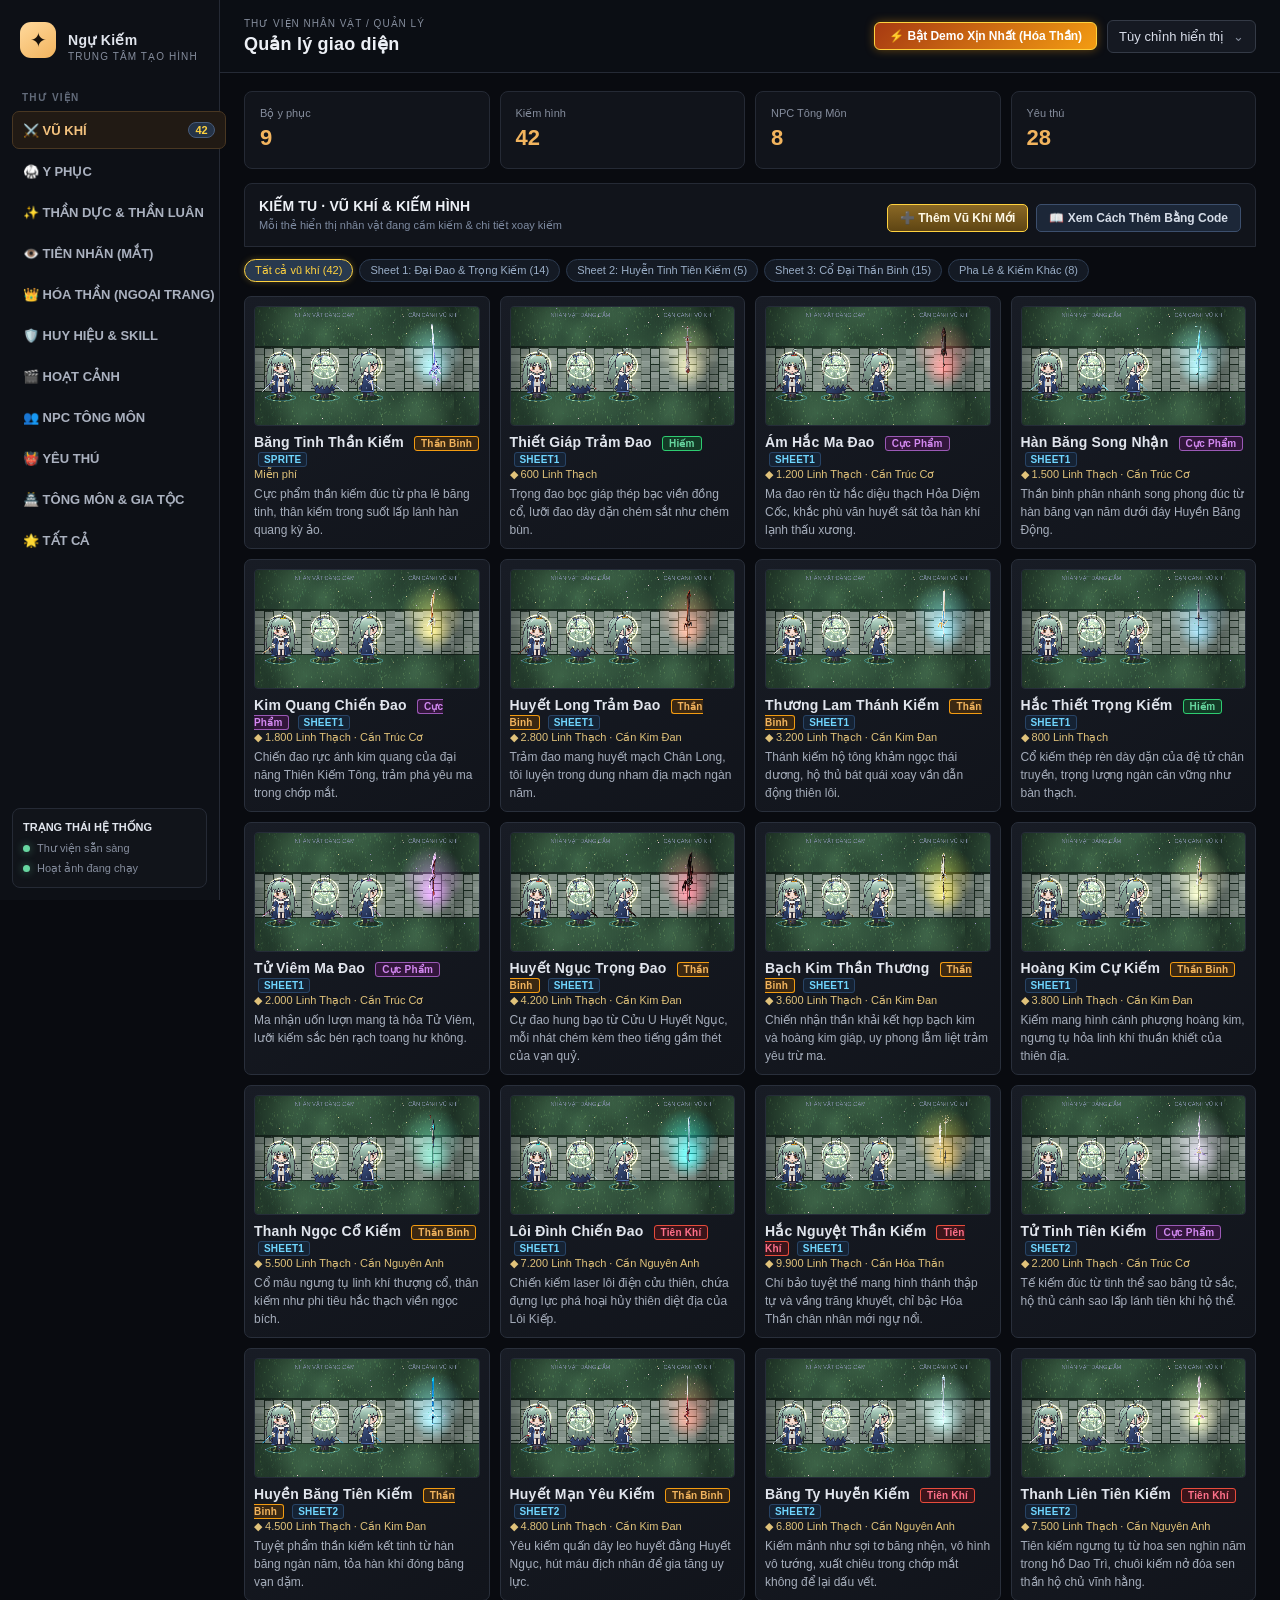
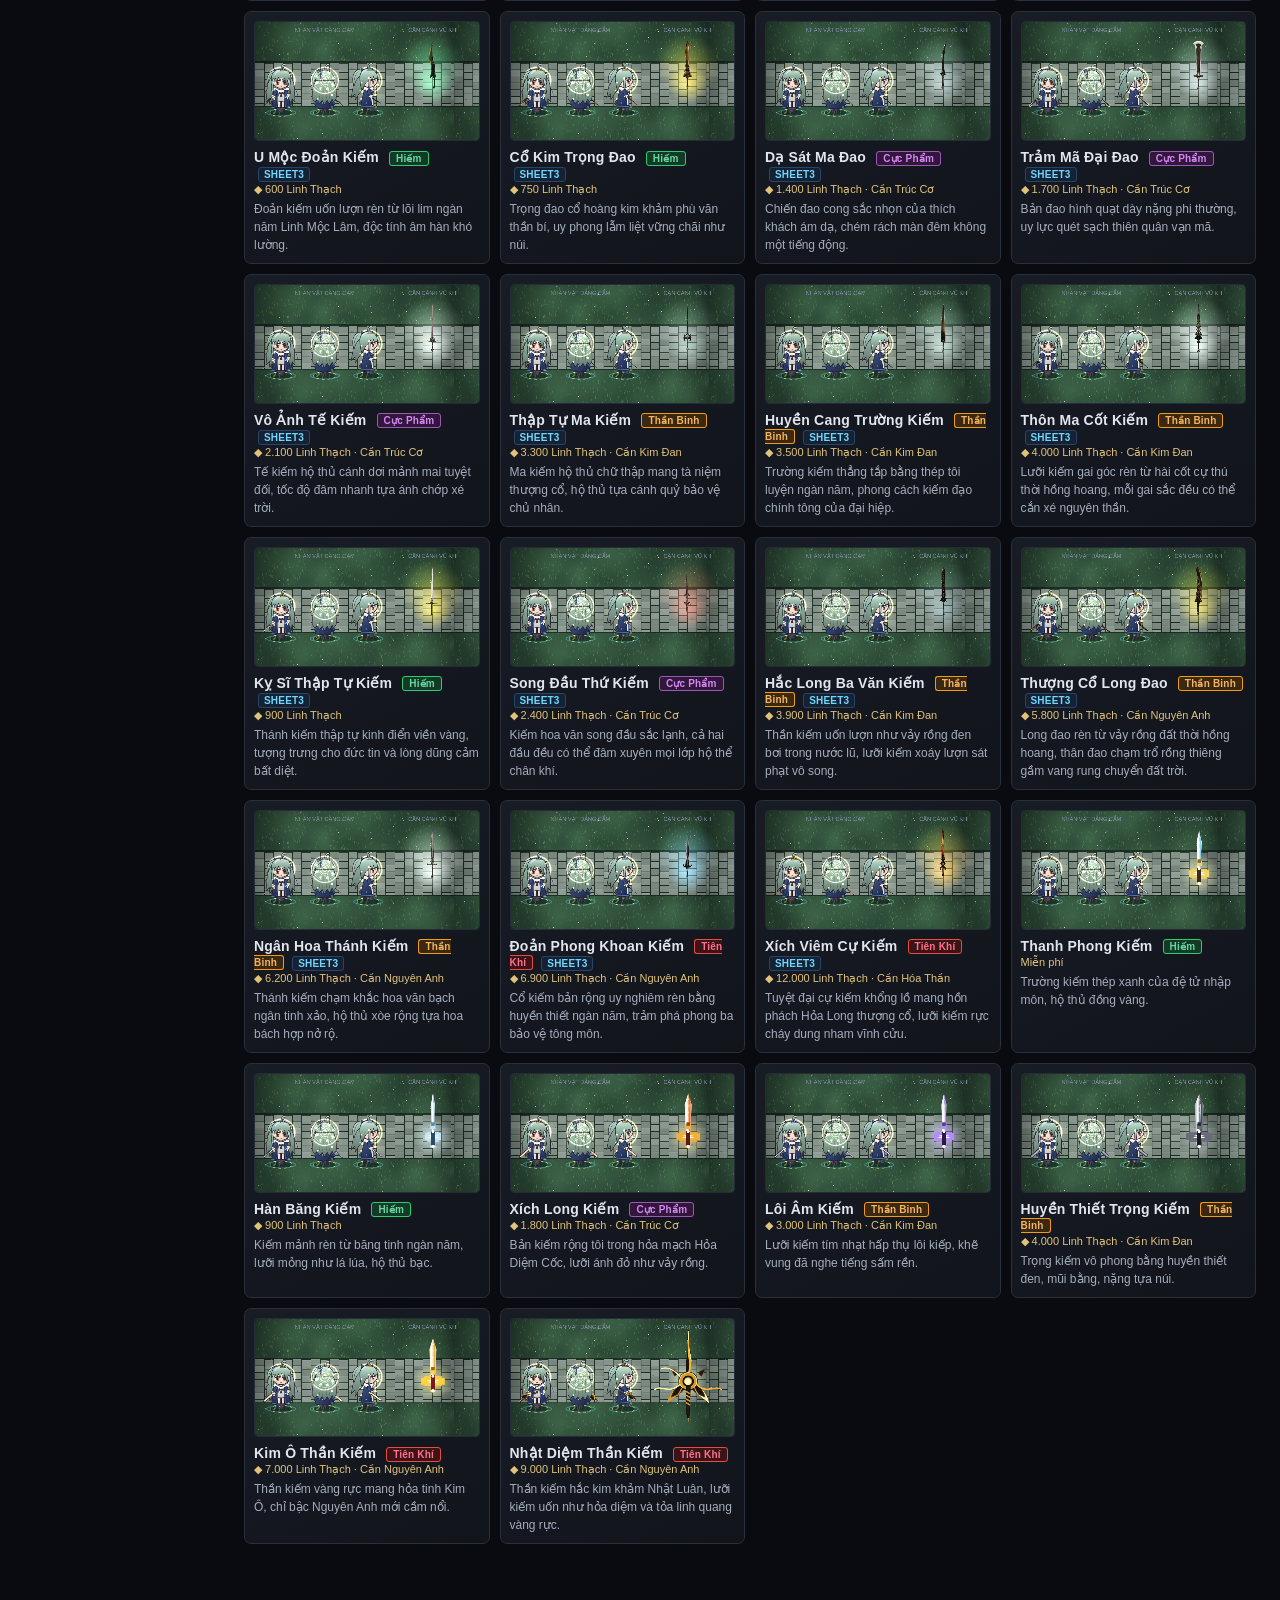
==== commit 2d9a559c: "Update gallery.html" ====
--- a/src/tutien/gallery.html
+++ b/src/tutien/gallery.html
@@ -334,6 +334,32 @@
       .cards { grid-template-columns: 1fr; }
       .sec-actions { width: 100%; }
     }
+
+    /* Popup xem nhân vật 360° */
+    .v360 { position: fixed; inset: 0; z-index: 1000; display: flex; align-items: center; justify-content: center;
+      background: rgba(4, 6, 12, 0.72); backdrop-filter: blur(3px); }
+    .v360[hidden] { display: none; }
+    .v360-box { background: linear-gradient(160deg, #1a1f2b, #0f131b); border: 1px solid #88643a; border-radius: 8px;
+      padding: 10px; box-shadow: 0 12px 40px rgba(0, 0, 0, 0.6); max-width: calc(100vw - 20px); }
+    .v360-head { display: flex; align-items: center; justify-content: space-between; margin-bottom: 8px; color: #ffd23f; }
+    .v360-x { background: none; border: 1px solid #3a4458; color: #cfd8e6; border-radius: 4px; width: 28px; height: 28px; cursor: pointer; }
+    .v360-x:hover { border-color: #ffd23f; color: #ffd23f; }
+    .v360 canvas { display: block; border-radius: 6px; max-width: 100%; height: auto !important; }
+    .v360 canvas.v360-main { cursor: grab; touch-action: none; }
+    .v360 canvas.v360-main.grab { cursor: grabbing; }
+    .v360-body { display: flex; gap: 10px; align-items: flex-start; }
+    .v360-side { display: flex; flex-direction: column; gap: 8px; width: 190px; }
+    .v360-panel { border: 1px solid #2f3b52; border-radius: 6px; padding: 6px; background: rgba(5, 8, 14, 0.55); }
+    .v360-cap { font-size: 11px; letter-spacing: 1px; color: #e0c27a; margin-bottom: 4px; }
+    .v360-name { font-size: 12px; color: #cfd8e6; margin-top: 4px; min-height: 2.6em; line-height: 1.3; }
+    @media (max-width: 680px) { .v360-body { flex-direction: column; } .v360-side { flex-direction: row; width: auto; } }
+    .v360-bar { display: flex; flex-wrap: wrap; align-items: center; gap: 8px; margin-top: 8px; font-size: 12px; color: #cfd8e6; }
+    .v360-deg { min-width: 38px; color: #ffd23f; font-weight: bold; font-variant-numeric: tabular-nums; }
+    .v360-bar span { display: inline-flex; gap: 3px; }
+    .v360-bar button { background: #1d2433; border: 1px solid #3a4458; color: #cfd8e6; padding: 3px 8px; border-radius: 4px; cursor: pointer; font-size: 12px; }
+    .v360-bar button.on { border-color: #ffd23f; color: #ffd23f; }
+    .v360-bar button:disabled { opacity: 0.35; cursor: default; }
+    .v360-hint { margin-top: 6px; font-size: 11px; color: #7d8aa0; }
   </style>
 </head>
 <body>
@@ -765,7 +791,8 @@
 
     const cards = []; // { cv, w, h, draw }
 
-    function makeCard(container, html, w, h, drawFn, onClick) {
+    /** view (tuỳ chọn): hàm trả về { title, draw, npc } để mở popup xem 360° khi bấm thẻ. */
+    function makeCard(container, html, w, h, drawFn, onClick, view) {
       const div = document.createElement('div');
       div.className = 'card';
       const cv = document.createElement('canvas');
@@ -773,12 +800,261 @@
       cv.height = h * opt.zoom;
       div.appendChild(cv);
       div.insertAdjacentHTML('beforeend', html);
-      if (onClick) { div.style.cursor = 'pointer'; div.onclick = onClick; }
+      if (onClick || view) {
+        div.style.cursor = 'pointer';
+        div.onclick = () => { if (onClick) onClick(); if (view) Viewer360.open(view()); };
+        if (view) div.title = 'Bấm để xem 360°';
+      }
       container.appendChild(div);
       const cardObj = { cv, w, h, draw: drawFn, div };
       cards.push(cardObj);
       return div;
     }
+
+    // ---------------------------------------------------------- POPUP XEM NHÂN VẬT 360°
+    // Nhân vật chỉ có 3 góc vẽ sẵn (trước, sau, ngang; trái = lật ngang). Khi xoay, sprite được ép bề ngang
+    // tại điểm chuyển góc (45°, 135°...) rồi nở ra ở góc mới, tạo cảm giác xoay tròn liền mạch.
+    const Viewer360 = (() => {
+      const W = 420, H = 460, SNAP = [['Trước', 0]]; // chỉ giữ nút quay về mặt trước
+      const SW = 190, SH = 196; // khung cận cảnh bên phải
+      const ANIMS = [['Đứng', {}], ['Đi', { moving: true }], ['Vận công', { castLoop: true }]];
+      const root = document.createElement('div');
+      root.className = 'v360';
+      root.hidden = true;
+      root.innerHTML = `
+        <div class="v360-box" role="dialog" aria-modal="true" aria-labelledby="v360-title">
+          <div class="v360-head"><b id="v360-title"></b><button class="v360-x" aria-label="Đóng">✕</button></div>
+          <div class="v360-body">
+          <canvas class="v360-main" width="${W * 2}" height="${H * 2}" style="width:${W}px;height:${H}px"></canvas>
+          <div class="v360-side">
+            <div class="v360-panel"><div class="v360-cap">THẦN LUÂN</div>
+              <canvas class="v360-halo" width="${SW * 2}" height="${SH * 2}" style="width:${SW}px;height:${SH}px"></canvas>
+              <div class="v360-name v360-halo-name"></div></div>
+            <div class="v360-panel"><div class="v360-cap">VŨ KHÍ</div>
+              <canvas class="v360-weapon" width="${SW * 2}" height="${SH * 2}" style="width:${SW}px;height:${SH}px"></canvas>
+              <div class="v360-name v360-weapon-name"></div></div>
+          </div>
+          </div>
+          <div class="v360-bar">
+            <span class="v360-deg">0°</span>
+            <span class="v360-snap"></span>
+            <span class="v360-anim"></span>
+            <label><input type="checkbox" class="v360-auto"> Tự xoay</label>
+          </div>
+          <div class="v360-hint">Kéo chuột (hoặc vuốt) trái/phải để xoay · Lăn chuột để phóng to · ←/→ xoay 90° · Esc đóng</div>
+        </div>`;
+      document.body.appendChild(root);
+      const cv = root.querySelector('.v360-main'), ctx = cv.getContext('2d');
+      const haloCtx = root.querySelector('.v360-halo').getContext('2d');
+      const weapCtx = root.querySelector('.v360-weapon').getContext('2d');
+      const haloNameEl = root.querySelector('.v360-halo-name'), weapNameEl = root.querySelector('.v360-weapon-name');
+
+      /** Nền khung cận cảnh: tối, có quầng và vòng bệ mờ. */
+      function panelBg(c, col) {
+        c.setTransform(2, 0, 0, 2, 0, 0);
+        const g = c.createRadialGradient(SW / 2, SH / 2, 10, SW / 2, SH / 2, SW * 0.7);
+        g.addColorStop(0, '#1c2433'); g.addColorStop(1, '#0a0e16');
+        c.fillStyle = g; c.fillRect(0, 0, SW, SH);
+        c.save(); c.globalCompositeOperation = 'lighter';
+        TT.Art.glow(c, SW / 2, SH / 2, SW * 0.45, col, 0.22);
+        c.restore();
+      }
+
+      /** Cận cảnh thần luân đang hiển thị trên nhân vật (halo mua, hoặc thần luân đạo pháp mặc định). */
+      function drawHaloPanel(t) {
+        const d = state.draw, col = d.color || '#9fe8ff';
+        const halo = d.haloId && (D.halos || []).find(h => h.id === d.haloId);
+        panelBg(haloCtx, halo ? halo.color : col);
+        const cx = SW / 2, cy = SH / 2;
+        let label;
+        if (halo) {
+          TT.Art.drawHalo(haloCtx, cx, cy, 72, t, halo.id, halo.color);
+          label = halo.name + ((halo.spin || 0) > 0 ? ' · xoay' : ' · đứng yên');
+        } else if (d.spirit !== false && TT.Character.drawDaoWheel) {
+          haloCtx.save(); haloCtx.translate(cx, cy); haloCtx.scale(2.6, 2.6);
+          TT.Character.drawDaoWheel(haloCtx, 0, 0, t, col, d.realm || 0, anim === 2 ? 1 : 0);
+          haloCtx.restore();
+          label = 'Thần Luân Đạo Pháp (mặc định) · theo màu hệ';
+        } else {
+          label = 'Không có thần luân';
+        }
+        if (d.wingsId) label += ' — đang ẩn vì trang bị cánh';
+        if (haloNameEl.textContent !== label) haloNameEl.textContent = label;
+      }
+
+      /** Cận cảnh vũ khí: kiếm đứng dọc, bồng bềnh nhẹ, có quầng sáng. */
+      function drawWeaponPanel(t) {
+        const d = state.draw;
+        const sk = !state.npc && (D.swordSkins.find(s => s.id === d.sword) || D.swordSkins[0]);
+        const col = d.color || '#9fe8ff';
+        const glowCol = sk ? (sk.glowColor || (sk.pal && (sk.pal.gem || sk.pal.gold)) || col) : col;
+        panelBg(weapCtx, glowCol);
+        let label = 'Không cầm vũ khí';
+        if (sk) {
+          const bob = Math.sin(t * 2) * 4;
+          weapCtx.save(); weapCtx.globalCompositeOperation = 'lighter';
+          TT.Art.glow(weapCtx, SW / 2, SH / 2 + bob, 60, glowCol, 0.35);
+          weapCtx.restore();
+          TT.Art.drawSword(weapCtx, SW / 2, SH / 2 + 8 + bob, -Math.PI / 2, 120, col, 1, sk, t);
+          label = sk.name;
+        }
+        if (weapNameEl.textContent !== label) weapNameEl.textContent = label;
+      }
+      const degEl = root.querySelector('.v360-deg'), autoEl = root.querySelector('.v360-auto');
+      let state = null, yaw = 0, vel = 0, zoom = 3, anim = 0, raf = 0, drag = null, target = null, last = 0;
+
+      const snapWrap = root.querySelector('.v360-snap');
+      SNAP.forEach(([label, deg]) => {
+        const b = document.createElement('button'); b.textContent = label;
+        b.onclick = () => { target = nearestTurn(deg); vel = 0; autoEl.checked = false; };
+        snapWrap.appendChild(b);
+      });
+      const animWrap = root.querySelector('.v360-anim');
+      ANIMS.forEach(([label], i) => {
+        const b = document.createElement('button'); b.textContent = label;
+        b.onclick = () => { anim = i; syncAnim(); };
+        animWrap.appendChild(b);
+      });
+      function syncAnim() {
+        [...animWrap.children].forEach((b, i) => {
+          b.classList.toggle('on', i === anim);
+          b.disabled = !!(state && state.npc && i === 2); // NPC không có hoạt cảnh vận công
+        });
+      }
+      // góc gần nhất (theo hướng quay ngắn nhất) tương ứng với deg
+      function nearestTurn(deg) { return yaw + ((((deg - yaw) % 360) + 540) % 360 - 180); }
+
+      const AIMS = [Math.PI / 2, 0, -Math.PI / 2, Math.PI]; // 0 trước, 1 phải, 2 sau, 3 trái
+      const BLEND_FROM = 30;   // từ |lệch| 30° bắt đầu hoà sang góc kề
+      const MIN_SQUASH = 0.74; // bề ngang nhỏ nhất ở góc chéo 45° (trước đây ép gần 0 nên chỉ còn 1 vệt mỏng)
+      /**
+       * yaw (độ, 0 = nhìn thẳng, tăng = quay sang phải) → các lớp cần vẽ.
+       * Góc chéo: ép ngang nhẹ (≥ 74%) và hoà dần giữa 2 góc kề, tại 45° mỗi góc 50%,
+       * nên thân nhân vật vẫn đầy đặn khi đang xoay.
+       */
+      function viewOf(y) {
+        const a = ((y % 360) + 360) % 360;
+        const seg = Math.round(a / 90) % 4;
+        const off = ((a - seg * 90 + 540) % 360) - 180;    // lệch so với tâm góc, -45..45
+        const k = Math.abs(off) / 45;
+        const squash = 1 - (1 - MIN_SQUASH) * k * k;
+        let w = Math.max(0, Math.min(1, (Math.abs(off) - BLEND_FROM) / (45 - BLEND_FROM)));
+        w = w * w * (3 - 2 * w) * 0.5;                     // smoothstep, tối đa 0.5 tại 45°
+        const next = (seg + (off >= 0 ? 1 : 3)) % 4;
+        const layers = [{ aim: AIMS[seg], alpha: 1 - w }];
+        if (w > 0.001) layers.push({ aim: AIMS[next], alpha: w });
+        return { aim: AIMS[seg], squash, layers };
+      }
+      // vẽ từng góc ra canvas phụ rồi hoà, để hiệu ứng phát sáng ('lighter') không bị cộng gấp đôi
+      const layerCv = [document.createElement('canvas'), document.createElement('canvas')];
+      const mixCv = document.createElement('canvas');
+      [...layerCv, mixCv].forEach(c => { c.width = W * 2; c.height = H * 2; });
+
+      function frame(now) {
+        raf = requestAnimationFrame(frame);
+        const dt = Math.min(0.05, (now - last) / 1000 || 0); last = now;
+        const t = now / 1000;
+        if (!drag) {
+          if (target !== null) {
+            yaw += (target - yaw) * Math.min(1, dt * 10);
+            if (Math.abs(target - yaw) < 0.3) { yaw = target; target = null; }
+          } else if (autoEl.checked) yaw += 40 * dt;
+          else { yaw += vel * dt; vel *= Math.pow(0.04, dt); if (Math.abs(vel) < 2) vel = 0; }
+        }
+        const { squash, layers } = viewOf(yaw);
+        const deg = Math.round(((yaw % 360) + 360) % 360);
+        degEl.textContent = deg + '°';
+        [...snapWrap.children].forEach((b, i) => b.classList.toggle('on', Math.round(deg / 90) % 4 === i));
+
+        ctx.setTransform(2, 0, 0, 2, 0, 0);
+        background(ctx, W, H);
+        ctx.fillStyle = 'rgba(6,10,18,0.35)'; ctx.fillRect(0, 0, W, H);
+        // bệ đá + la bàn hướng nhìn dưới chân
+        const cx = W / 2, cy = H * 0.74;
+        ctx.save(); ctx.translate(cx, cy); ctx.scale(1, 0.32);
+        ctx.strokeStyle = 'rgba(160,220,255,0.35)'; ctx.lineWidth = 2;
+        ctx.beginPath(); ctx.arc(0, 0, 110, 0, Math.PI * 2); ctx.stroke();
+        // chấm vàng = hướng mặt nhân vật (0° hướng về người xem, 90° sang phải)
+        const fa = yaw * Math.PI / 180;
+        ctx.fillStyle = 'rgba(255,210,63,0.85)';
+        ctx.beginPath(); ctx.arc(Math.sin(fa) * 110, Math.cos(fa) * 110, 7, 0, Math.PI * 2); ctx.fill();
+        ctx.restore();
+
+        layers.forEach((L, i) => {
+          const s = Object.assign({}, state.draw, ANIMS[anim][1]);
+          if (s.castLoop) s.cast = 1 - (t % 0.7) / 0.25;
+          if (s.moving) { s.mvx = Math.cos(L.aim); s.mvy = Math.sin(L.aim); }
+          const lc = layerCv[i].getContext('2d');
+          lc.setTransform(1, 0, 0, 1, 0, 0);
+          lc.clearRect(0, 0, W * 2, H * 2);
+          lc.setTransform(2 * zoom * squash, 0, 0, 2 * zoom, 2 * cx, 2 * cy);
+          TT.Character.draw(lc, 0, -12, L.aim, t, s); // y=-12: bàn chân (FOOT_OFFSET) chạm tâm bệ
+        });
+        // nội suy đúng (1-w)·A + w·B: chỗ hai góc cùng che vẫn đục 100%, tại 45° hai bên đối xứng nên không bị giật
+        const mc = mixCv.getContext('2d');
+        mc.setTransform(1, 0, 0, 1, 0, 0);
+        mc.globalCompositeOperation = 'source-over'; mc.globalAlpha = 1;
+        mc.clearRect(0, 0, W * 2, H * 2);
+        layers.forEach((L, i) => {
+          mc.globalCompositeOperation = i ? 'lighter' : 'source-over';
+          mc.globalAlpha = L.alpha;
+          mc.drawImage(layerCv[i], 0, 0);
+        });
+        ctx.save();
+        ctx.setTransform(1, 0, 0, 1, 0, 0);
+        ctx.drawImage(mixCv, 0, 0);
+        ctx.restore();
+
+        drawHaloPanel(t);
+        drawWeaponPanel(t);
+      }
+
+      // kéo chuột / vuốt
+      cv.addEventListener('pointerdown', e => {
+        drag = { x: e.clientX, yaw, lastX: e.clientX, lastT: performance.now() };
+        target = null; vel = 0; autoEl.checked = false;
+        cv.setPointerCapture(e.pointerId); cv.classList.add('grab');
+      });
+      cv.addEventListener('pointermove', e => {
+        if (!drag) return;
+        const now = performance.now();
+        yaw = drag.yaw + (e.clientX - drag.x) * 0.6;   // 600px kéo ≈ 1 vòng
+        const dtm = Math.max(1, now - drag.lastT);
+        vel = (e.clientX - drag.lastX) * 0.6 / (dtm / 1000);
+        drag.lastX = e.clientX; drag.lastT = now;
+      });
+      const endDrag = () => { if (drag) { drag = null; cv.classList.remove('grab'); vel = Math.max(-720, Math.min(720, vel)); } };
+      cv.addEventListener('pointerup', endDrag);
+      cv.addEventListener('pointercancel', endDrag);
+      cv.addEventListener('wheel', e => { e.preventDefault(); zoom = Math.max(1.5, Math.min(5, zoom - Math.sign(e.deltaY) * 0.25)); }, { passive: false });
+
+      function close() { root.hidden = true; cancelAnimationFrame(raf); raf = 0; document.removeEventListener('keydown', onKey); }
+      function onKey(e) {
+        if (e.key === 'Escape') close();
+        else if (e.key === 'ArrowRight') { target = nearestTurn(Math.round((target ?? yaw) / 90) * 90 + 90); autoEl.checked = false; }
+        else if (e.key === 'ArrowLeft') { target = nearestTurn(Math.round((target ?? yaw) / 90) * 90 - 90); autoEl.checked = false; }
+      }
+      root.querySelector('.v360-x').onclick = close;
+      root.addEventListener('click', e => { if (e.target === root) close(); });
+
+      /** st: { title, draw: {...trạng thái cho Character.draw}, npc } */
+      function open(st) {
+        state = st; yaw = 0; vel = 0; target = null; zoom = 3; anim = 0;
+        root.querySelector('#v360-title').textContent = st.title || 'Nhân vật';
+        syncAnim();
+        root.hidden = false;
+        document.addEventListener('keydown', onKey);
+        if (!raf) { last = performance.now(); raf = requestAnimationFrame(frame); }
+        root.querySelector('.v360-x').focus();
+      }
+      return { open, close };
+    })();
+
+    /** Trạng thái vẽ nhân vật hiện tại (y phục, kiếm, ngoại trang đang chọn), ghi đè bằng extra. */
+    const curLook = extra => Object.assign({
+      color: opt.color, sectColor: previewColor(), realm: opt.realm, skin: opt.skin, sword: opt.sword,
+      haloId: opt.haloId, wingsId: opt.wingsId, eyeId: opt.eyeId
+    }, extra);
 
     // ---------------------------------------------------------- 1. HOẠT CẢNH
     const animCv = document.getElementById('anims');
@@ -793,6 +1069,9 @@
         TT.Character.draw(ctx, 45 + i * 90, 84, aim, t, s);
       });
     } });
+    animCv.style.cursor = 'pointer';
+    animCv.title = 'Bấm để xem 360°';
+    animCv.addEventListener('click', () => Viewer360.open({ title: 'Nhân vật hiện tại', draw: curLook({ avatarSkin: opt.avatarSkin }) }));
 
     // ---------------------------------------------------------- 2. Y PHỤC
     const skinWrap = document.getElementById('skins');
@@ -815,7 +1094,8 @@
             }
           }
           if (opt.tab === 'all') window.scrollTo({ top: 0, behavior: 'smooth' });
-        });
+        },
+        () => ({ title: sk.name, draw: curLook({ skin: sk.id, realm: Math.max(opt.realm, sk.realm || 0) }) }));
     });
 
     // ---------------------------------------------------------- MỤC: THẦN DỰC & THẦN LUÂN
@@ -836,7 +1116,9 @@
             opt.haloId = h.id;
             opt.color = h.color;
             if (h.realm && opt.realm < h.realm) opt.realm = h.realm;
-          }
+          },
+          // bỏ cánh khi xem halo, vì có cánh thì halo bị ẩn
+          () => ({ title: h.name, draw: curLook({ haloId: h.id, wingsId: null, color: h.color }) })
         );
       });
       if (D.wings) {
@@ -854,7 +1136,8 @@
             () => {
               opt.wingsId = w.id;
               if (w.realm && opt.realm < w.realm) opt.realm = w.realm;
-            }
+            },
+            () => ({ title: w.name, draw: curLook({ wingsId: w.id }) })
           );
         });
       }
@@ -865,28 +1148,31 @@
     if (eyesWrap && D.eyes) {
       D.eyes.forEach(eye => {
         makeCard(eyesWrap,
-          `<div class="card-head"><div class="name">👁️ ${U.esc(eye.name)}</div></div>
-           <div class="meta">Lưới: Cột ${eye.col + 1}, Hàng ${eye.row + 1} (eyes_grid.jpg)</div>
+          `<div class="card-head"><div class="name" style="color:${eye.color || '#e0e6f0'}">👁️ ${U.esc(eye.name)}</div></div>
+           <div class="meta">Kiểu đồng tử: ${U.esc(eye.style || 'plain')}${eye.third ? ' · Thiên Nhãn trên trán' : ''}</div>
            <div class="desc">${U.esc(eye.desc)}</div>`,
           190, 110,
           (ctx, t) => {
-            // Khung phóng to chi tiết cặp mắt bên trái
+            // Khung phóng to cặp mắt bên trái
             ctx.save();
-            ctx.fillStyle = 'rgba(8, 12, 20, 0.7)';
-            ctx.fillRect(8, 18, 68, 68);
-            ctx.strokeStyle = '#283246';
-            ctx.strokeRect(8, 18, 68, 68);
-            TT.Art.drawEyes(ctx, 42, 52, 56, 26, eye, t, false);
+            ctx.fillStyle = 'rgba(8, 12, 20, 0.78)';
+            ctx.fillRect(6, 14, 84, 64);
+            ctx.strokeStyle = TT.Art.rgba(eye.color || '#9fe8ff', 0.45);
+            ctx.strokeRect(6.5, 14.5, 83, 63);
+            ctx.beginPath(); ctx.rect(6, 14, 84, 64); ctx.clip();
+            TT.Character.drawEyeIcon(ctx, 48, 50, 76, eye, t);
             ctx.restore();
 
-            // Nhân vật đeo mắt bên phải
-            TT.Character.draw(ctx, 136, 82, { x: 136, y: 150 }, t, {
-              skin: opt.skin, sword: opt.sword, eyeId: eye, realm: 1
+            // Nhân vật quay mặt ra trước, lần lượt nhìn thẳng và nhìn nghiêng để thấy mắt ở cả hai hướng
+            const look = Math.floor(t / 2.5) % 2 === 0 ? Math.PI / 2 : (Math.floor(t / 5) % 2 ? Math.PI : 0);
+            TT.Character.draw(ctx, 140, 84, look, t, {
+              skin: opt.skin, sword: opt.sword, eyeId: eye, color: eye.color, realm: 1
             });
           },
           () => {
             opt.eyeId = eye.id;
-          }
+          },
+          () => ({ title: eye.name, draw: curLook({ eyeId: eye.id }) })
         );
       });
     }
@@ -914,13 +1200,13 @@
     // ---------------------------------------------------------- MỤC: HUY HIỆU & SKILL BAR
     const badgesWrap = document.getElementById('badges-cards');
     if (badgesWrap) {
-      // 1. Huy hiệu Ngũ Đại Tông Môn (clan_badges.jpg)
+      // 1. Huy hiệu Ngũ Đại Tông Môn (clan_badges.png)
       D.sects.forEach(s => {
         const col = s.badge ? s.badge.col : 2, row = s.badge ? s.badge.row : 1;
         makeCard(badgesWrap,
           `<div class="card-head"><div class="name" style="color:${s.color}">🏯 ${U.esc(s.name)} (Huy Hiệu)</div></div>
            <div class="meta">${U.esc(s.alignment)} · ${U.esc(s.discipline)}</div>
-           <div class="desc">Huy hiệu tông môn trấn phái, cắt từ clan_badges.jpg [Cột ${col + 1}, Hàng ${row + 1}].</div>`,
+           <div class="desc">Huy hiệu tông môn trấn phái, cắt từ clan_badges.png [Cột ${col + 1}, Hàng ${row + 1}].</div>`,
           160, 110,
           (ctx, t) => {
             const sp = TT.Art.getClanBadge(col, row);
@@ -931,7 +1217,7 @@
         );
       });
 
-      // 2. Huy hiệu Tứ Đại Gia Tộc (clan_badges.jpg)
+      // 2. Huy hiệu Tứ Đại Gia Tộc (clan_badges.png)
       D.clans.forEach(c => {
         const col = c.badge ? c.badge.col : 0, row = c.badge ? c.badge.row : 0;
         makeCard(badgesWrap,
@@ -948,7 +1234,7 @@
         );
       });
 
-      // 3. Ấn Ký Ngũ Hành Nguyên Tố (ninja_elements.jpg)
+      // 3. Ấn Ký Ngũ Hành Nguyên Tố (ninja_elements.png)
       const elementList = [
         { name: 'Ấn Ký Hỏa Diệm', col: 0, row: 0, color: '#f97316', desc: 'Nguyên tố Chân Hỏa thiêu rụi tà chướng.' },
         { name: 'Ấn Ký Lôi Đình', col: 1, row: 0, color: '#a855f7', desc: 'Nguyên tố Thiên Lôi dẫn điện cuồng nộ.' },
@@ -959,7 +1245,7 @@
       elementList.forEach(el => {
         makeCard(badgesWrap,
           `<div class="card-head"><div class="name" style="color:${el.color}">🌀 ${U.esc(el.name)}</div></div>
-           <div class="meta">Ấn Ký Nguyên Tố (ninja_elements.jpg)</div>
+           <div class="meta">Ấn Ký Nguyên Tố (ninja_elements.png)</div>
            <div class="desc">${U.esc(el.desc)}</div>`,
           160, 110,
           (ctx, t) => {
@@ -971,7 +1257,7 @@
         );
       });
 
-      // 4. Icon Kỹ Năng HUD (skill_icons.jpg)
+      // 4. Icon Kỹ Năng HUD (skill_icons.png)
       const skillShowcase = [
         { name: 'Ngự Kiếm Thuật [LMB]', col: 1, row: 0, desc: 'Phóng phi kiếm xoay tròn xuyên phá hàng ngũ kẻ địch.' },
         { name: 'Lôi Độn Thân Pháp [Space]', col: 3, row: 5, desc: 'Hóa thành tia chớp lướt nhanh né đòn hiểm.' },
@@ -1369,7 +1655,10 @@
         3 * 80, 110,
         (ctx, t) => SKIN_POSES.forEach(([, aim, st], i) =>
           TT.Character.draw(ctx, 40 + i * 80, 76, aim, t + idx, Object.assign({ skin: n.look, spirit: !!n.aura,
-            color: n.aura ? n.aura.color : undefined, sectColor: previewColor(), realm: n.aura ? n.aura.realm * 0.4 : 0 }, st))));
+            color: n.aura ? n.aura.color : undefined, sectColor: previewColor(), realm: n.aura ? n.aura.realm * 0.4 : 0 }, st))),
+        null,
+        () => ({ title: `${n.title} · ${n.name}`, npc: true, draw: { skin: n.look, spirit: !!n.aura,
+          color: n.aura ? n.aura.color : undefined, sectColor: previewColor(), realm: n.aura ? n.aura.realm * 0.4 : 0 } }));
     });
 
     function biomesOf(type) {
@@ -1485,4 +1774,4 @@
   })();
   </script>
 </body>
-</html>+</html>
